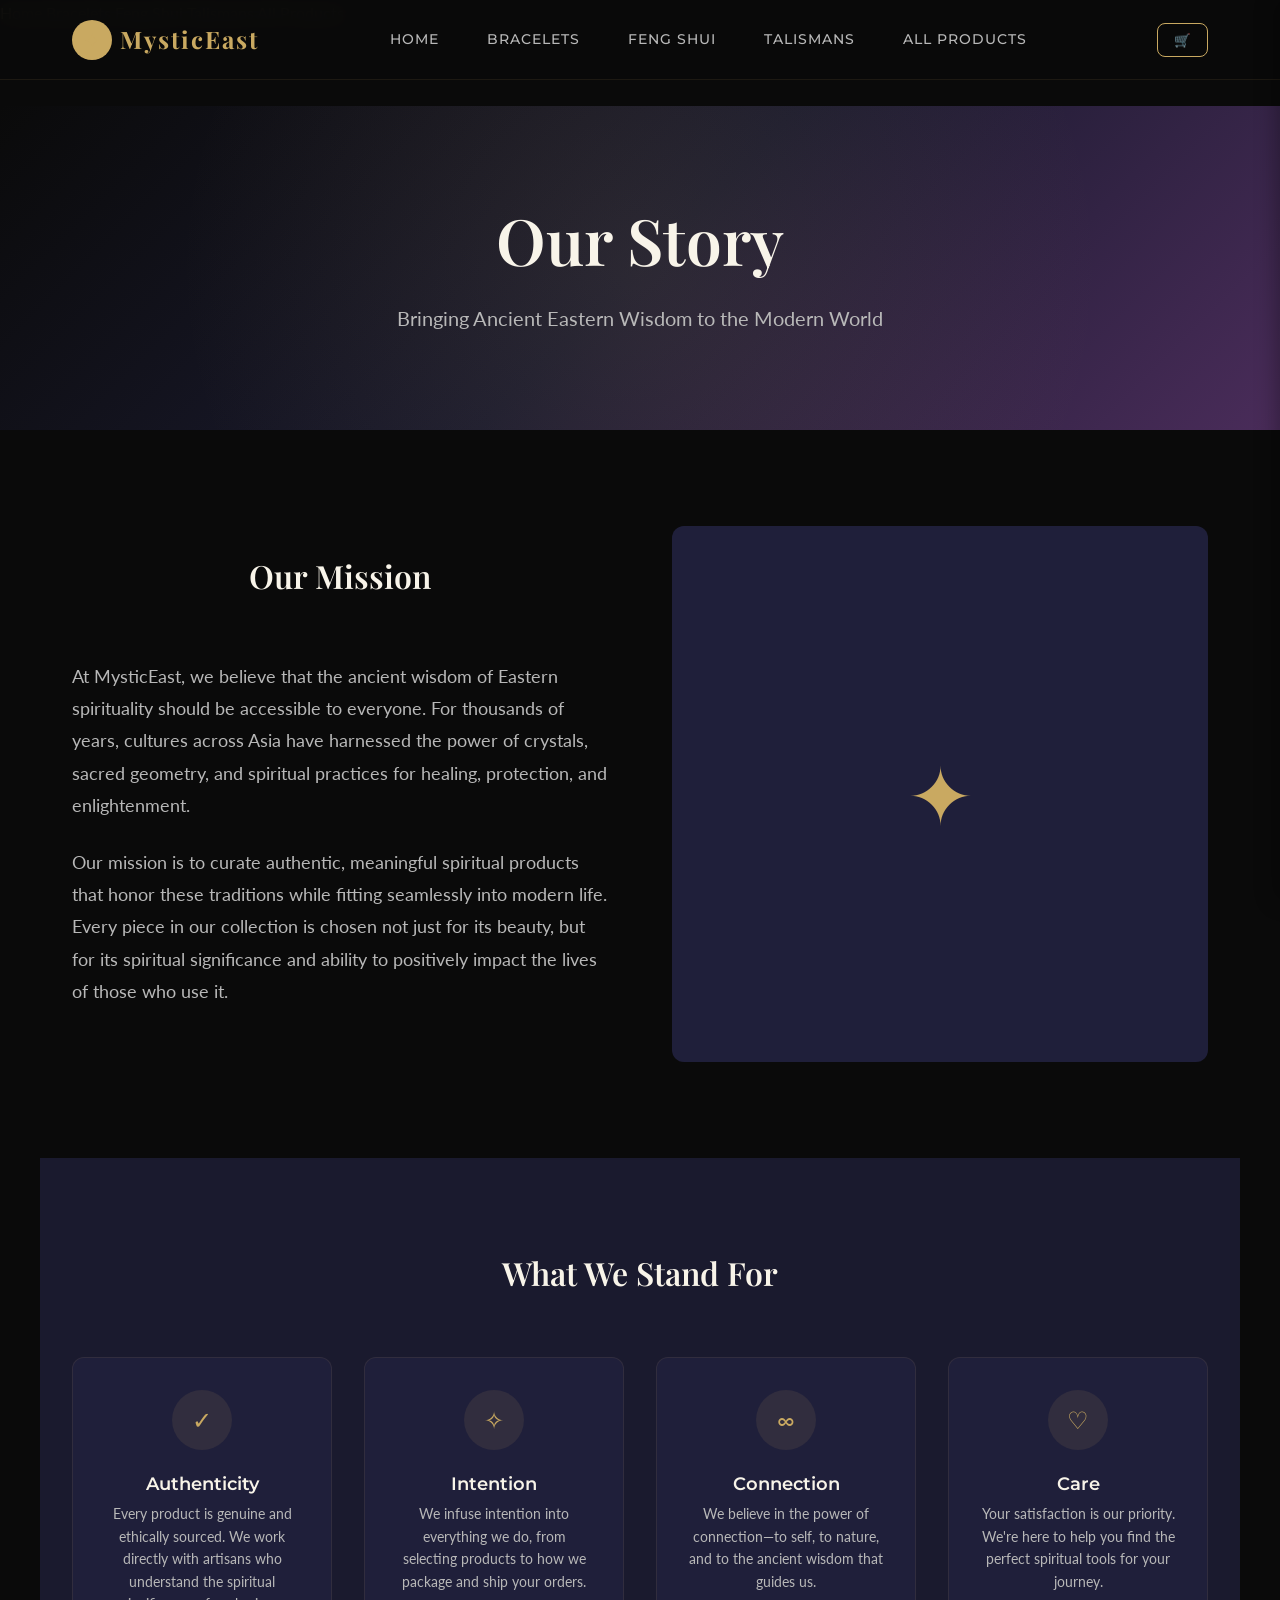
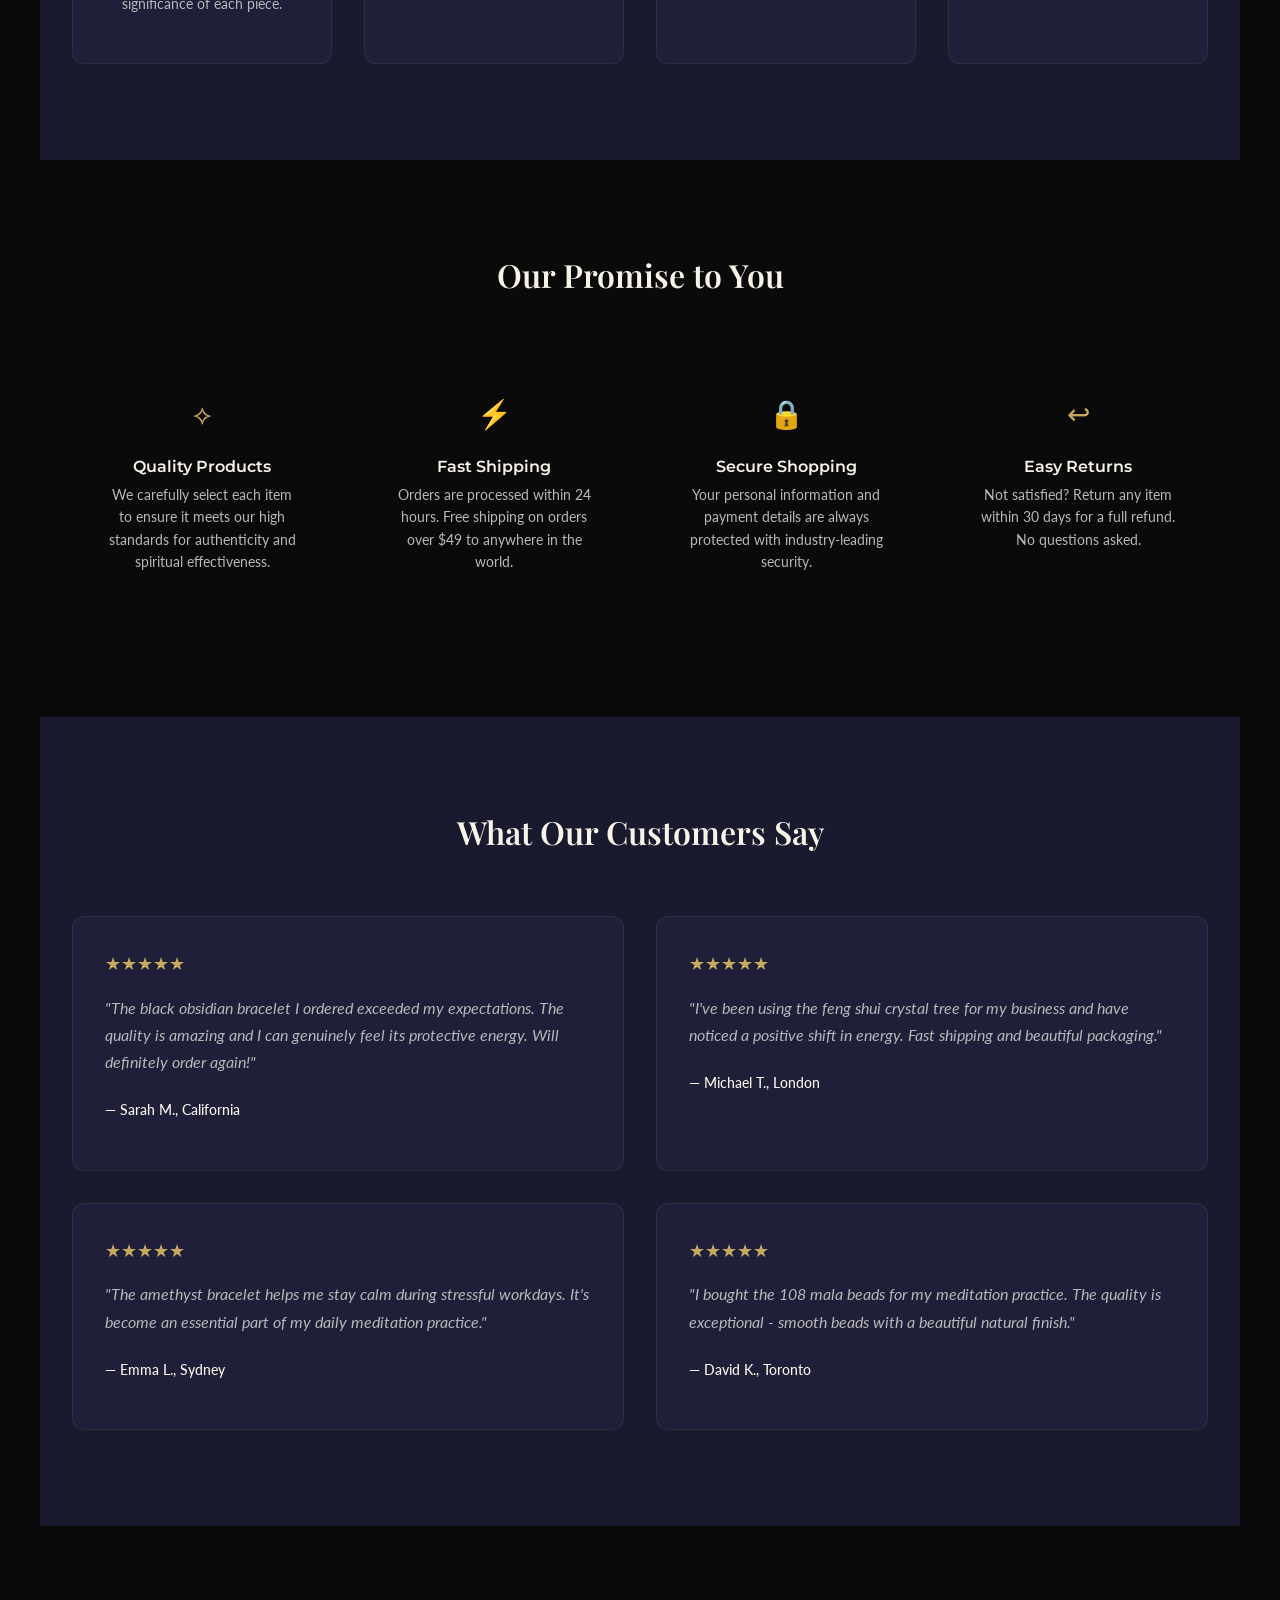
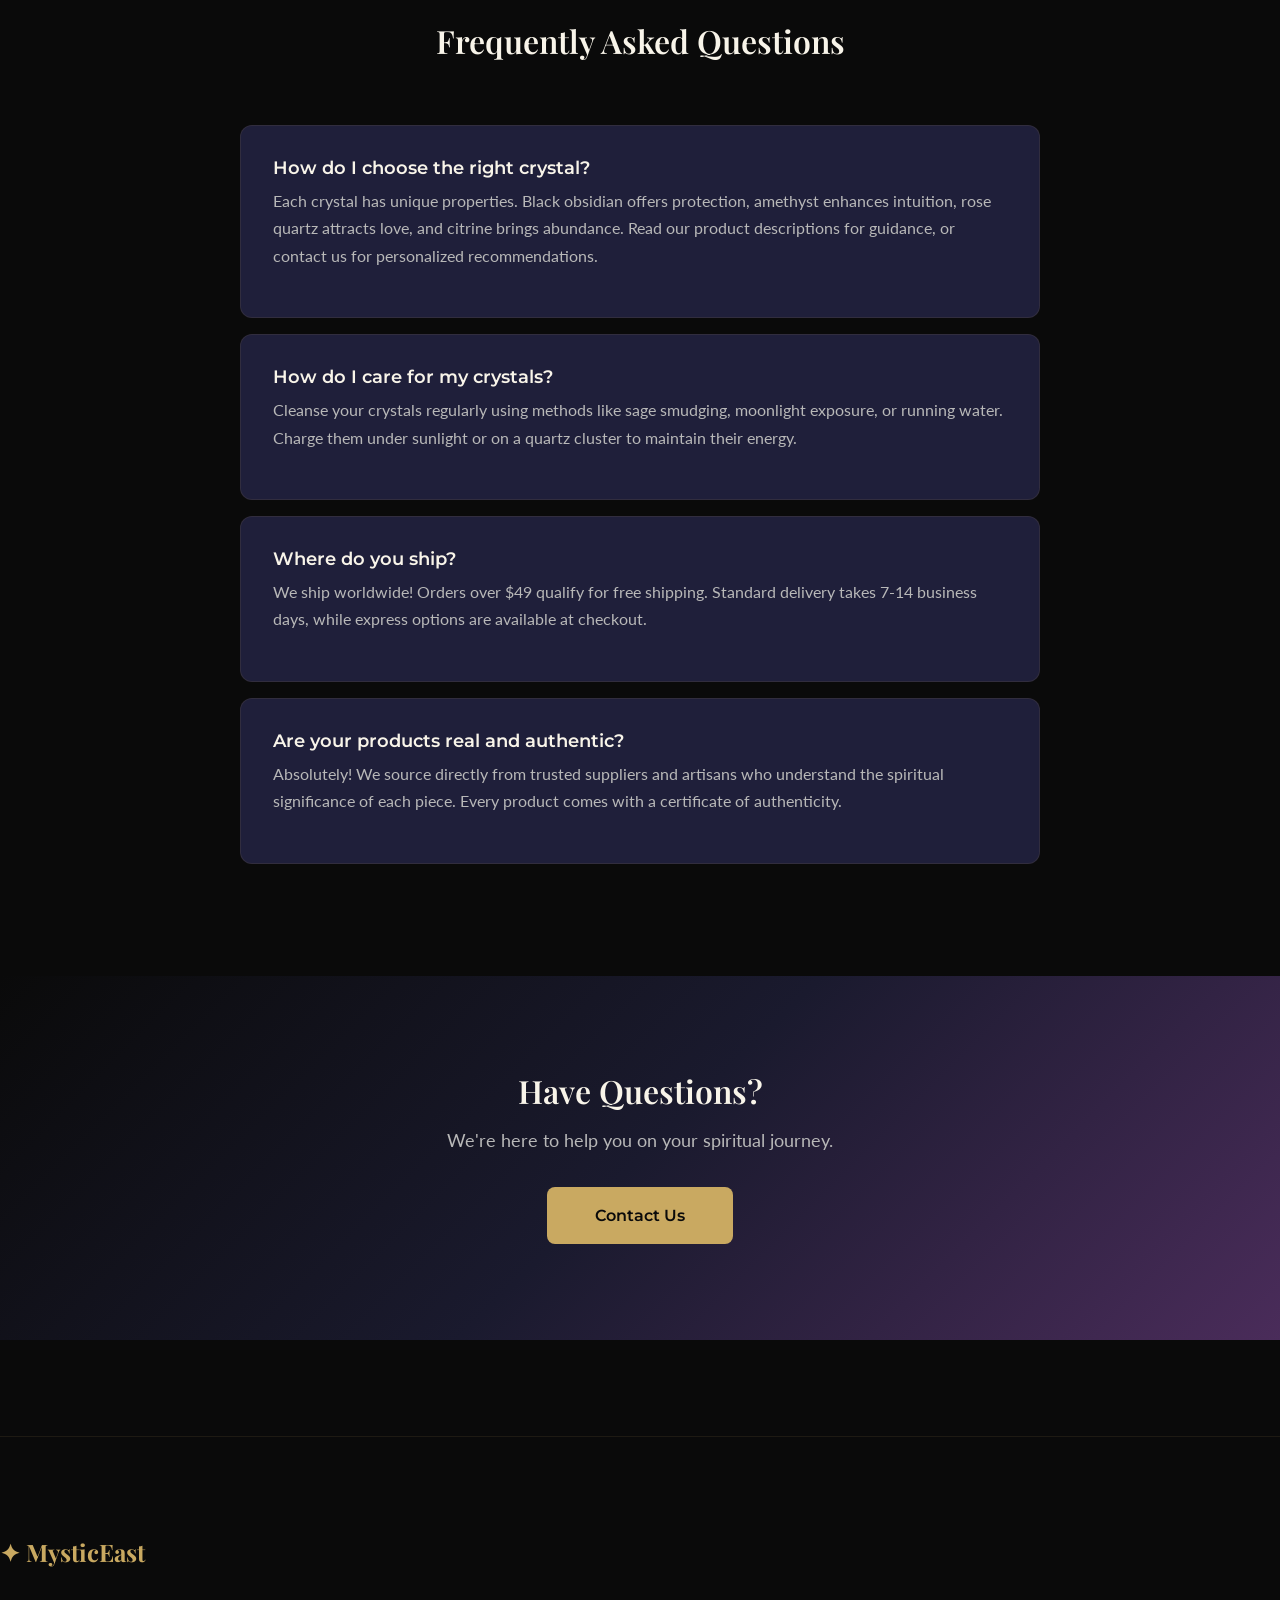
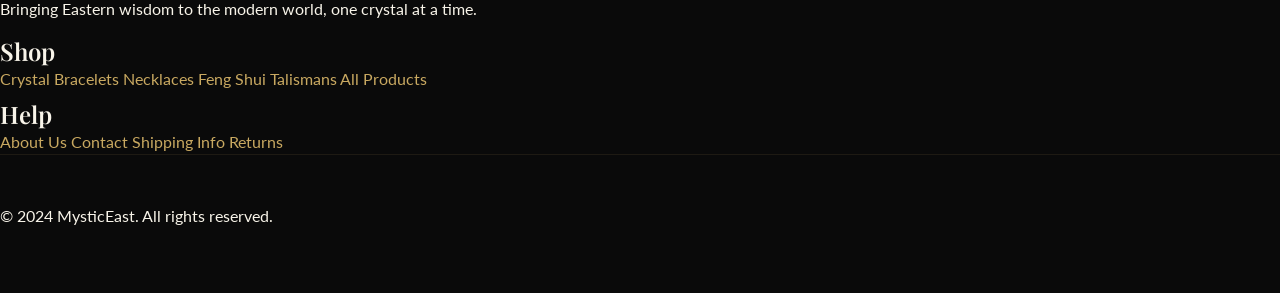
==== about.html @ e609a45a "Update: Fix products display, add reviews system, optimize SEO" ====
<!DOCTYPE html>
<html lang="en">
<head>
  <meta charset="UTF-8">
  <meta name="viewport" content="width=device-width, initial-scale=1.0">
  <title>About Us | MysticEast - Authentic Eastern Spiritual Products</title>
  <meta name="description" content="Learn about MysticEast's mission to bring authentic Eastern spiritual traditions to the modern world. Crystal bracelets, feng shui, Taoist talismans & more.">
  <meta name="keywords" content="about MysticEast, Eastern spirituality, crystal healing, feng shui, Taoist traditions, spiritual jewelry">
  <meta name="robots" content="index, follow">
  <link rel="canonical" href="https://heroinyan-stack.github.io/mysticeast/about.html">
  
  <meta property="og:title" content="About MysticEast | Eastern Spiritual Products">
  <meta property="og:description" content="Bringing authentic Eastern spiritual traditions to the modern world.">
  <meta property="og:type" content="website">
  <meta property="og:site_name" content="MysticEast">
  
  <title>About Us | MysticEast</title>
  
  <link rel="preconnect" href="https://fonts.googleapis.com">
  <link rel="preconnect" href="https://fonts.gstatic.com" crossorigin>
  <link href="https://fonts.googleapis.com/css2?family=Playfair+Display:wght@400;600;700&family=Montserrat:wght@400;500;600;700&family=Lato:wght@300;400;700&display=swap" rel="stylesheet">
  <link rel="stylesheet" href="css/styles.css">
  <link rel="icon" type="image/svg+xml" href="data:image/svg+xml,<svg xmlns='http://www.w3.org/2000/svg' viewBox='0 0 100 100'><text y='.9em' font-size='90'>✦</text></svg>">
</head>
<body>
  <!-- Header -->
  <header class="header">
    <div class="header-inner">
      <a href="index.html" class="logo">
        <div class="logo-icon">✦</div>
        <span class="logo-text">MysticEast</span>
      </a>
      <nav class="nav">
        <a href="index.html" class="nav-link">Home</a>
        <a href="category.html?cat=Bracelet" class="nav-link">Bracelets</a>
        <a href="category.html?cat=FengShui" class="nav-link">Feng Shui</a>
        <a href="category.html?cat=Talisman" class="nav-link">Talismans</a>
        <a href="category.html" class="nav-link">All Products</a>
      </nav>
      <div class="header-actions">
        <button class="cart-btn" onclick="toggleCart()">
          <span class="cart-icon">🛒</span>
          <span class="cart-count" id="cartCount">0</span>
        </button>
      </div>
    </div>
  </header>

  <!-- Mobile Menu -->
  <button class="mobile-menu-btn" onclick="toggleMobileMenu()">☰</button>
  <div class="mobile-menu" id="mobileMenu">
    <a href="index.html" class="mobile-nav-link">Home</a>
    <a href="category.html?cat=Bracelet" class="mobile-nav-link">Bracelets</a>
    <a href="category.html?cat=FengShui" class="mobile-nav-link">Feng Shui</a>
    <a href="category.html?cat=Talisman" class="mobile-nav-link">Talismans</a>
    <a href="category.html" class="mobile-nav-link">All Products</a>
  </div>

  <main class="about-page">
    <!-- Hero Section -->
    <section class="about-hero">
      <div class="about-hero-content">
        <h1>Our Story</h1>
        <p class="about-tagline">Bringing Ancient Eastern Wisdom to the Modern World</p>
      </div>
    </section>

    <!-- Mission Section -->
    <section class="about-section">
      <div class="about-content">
        <div class="about-text">
          <h2>Our Mission</h2>
          <p>At MysticEast, we believe that the ancient wisdom of Eastern spirituality should be accessible to everyone. For thousands of years, cultures across Asia have harnessed the power of crystals, sacred geometry, and spiritual practices for healing, protection, and enlightenment.</p>
          <p>Our mission is to curate authentic, meaningful spiritual products that honor these traditions while fitting seamlessly into modern life. Every piece in our collection is chosen not just for its beauty, but for its spiritual significance and ability to positively impact the lives of those who use it.</p>
        </div>
        <div class="about-image">
          <div class="about-image-placeholder">✦</div>
        </div>
      </div>
    </section>

    <!-- Values Section -->
    <section class="about-section values-section">
      <h2>What We Stand For</h2>
      <div class="values-grid">
        <div class="value-card">
          <div class="value-icon">✓</div>
          <h3>Authenticity</h3>
          <p>Every product is genuine and ethically sourced. We work directly with artisans who understand the spiritual significance of each piece.</p>
        </div>
        <div class="value-card">
          <div class="value-icon">✧</div>
          <h3>Intention</h3>
          <p>We infuse intention into everything we do, from selecting products to how we package and ship your orders.</p>
        </div>
        <div class="value-card">
          <div class="value-icon">∞</div>
          <h3>Connection</h3>
          <p>We believe in the power of connection—to self, to nature, and to the ancient wisdom that guides us.</p>
        </div>
        <div class="value-card">
          <div class="value-icon">♡</div>
          <h3>Care</h3>
          <p>Your satisfaction is our priority. We're here to help you find the perfect spiritual tools for your journey.</p>
        </div>
      </div>
    </section>

    <!-- Promise Section -->
    <section class="about-section promise-section">
      <h2>Our Promise to You</h2>
      <div class="promise-grid">
        <div class="promise-item">
          <div class="promise-icon">⟡</div>
          <h4>Quality Products</h4>
          <p>We carefully select each item to ensure it meets our high standards for authenticity and spiritual effectiveness.</p>
        </div>
        <div class="promise-item">
          <div class="promise-icon">⚡</div>
          <h4>Fast Shipping</h4>
          <p>Orders are processed within 24 hours. Free shipping on orders over $49 to anywhere in the world.</p>
        </div>
        <div class="promise-item">
          <div class="promise-icon">🔒</div>
          <h4>Secure Shopping</h4>
          <p>Your personal information and payment details are always protected with industry-leading security.</p>
        </div>
        <div class="promise-item">
          <div class="promise-icon">↩</div>
          <h4>Easy Returns</h4>
          <p>Not satisfied? Return any item within 30 days for a full refund. No questions asked.</p>
        </div>
      </div>
    </section>

    <!-- Testimonials Section -->
    <section class="about-section testimonials-section">
      <h2>What Our Customers Say</h2>
      <div class="testimonials-grid">
        <div class="testimonial-card">
          <div class="testimonial-stars">★★★★★</div>
          <p class="testimonial-text">"The black obsidian bracelet I ordered exceeded my expectations. The quality is amazing and I can genuinely feel its protective energy. Will definitely order again!"</p>
          <p class="testimonial-author">— Sarah M., California</p>
        </div>
        <div class="testimonial-card">
          <div class="testimonial-stars">★★★★★</div>
          <p class="testimonial-text">"I've been using the feng shui crystal tree for my business and have noticed a positive shift in energy. Fast shipping and beautiful packaging."</p>
          <p class="testimonial-author">— Michael T., London</p>
        </div>
        <div class="testimonial-card">
          <div class="testimonial-stars">★★★★★</div>
          <p class="testimonial-text">"The amethyst bracelet helps me stay calm during stressful workdays. It's become an essential part of my daily meditation practice."</p>
          <p class="testimonial-author">— Emma L., Sydney</p>
        </div>
        <div class="testimonial-card">
          <div class="testimonial-stars">★★★★★</div>
          <p class="testimonial-text">"I bought the 108 mala beads for my meditation practice. The quality is exceptional - smooth beads with a beautiful natural finish."</p>
          <p class="testimonial-author">— David K., Toronto</p>
        </div>
      </div>
    </section>

    <!-- FAQ Section -->
    <section class="about-section faq-section">
      <h2>Frequently Asked Questions</h2>
      <div class="faq-list">
        <div class="faq-item">
          <h4>How do I choose the right crystal?</h4>
          <p>Each crystal has unique properties. Black obsidian offers protection, amethyst enhances intuition, rose quartz attracts love, and citrine brings abundance. Read our product descriptions for guidance, or contact us for personalized recommendations.</p>
        </div>
        <div class="faq-item">
          <h4>How do I care for my crystals?</h4>
          <p>Cleanse your crystals regularly using methods like sage smudging, moonlight exposure, or running water. Charge them under sunlight or on a quartz cluster to maintain their energy.</p>
        </div>
        <div class="faq-item">
          <h4>Where do you ship?</h4>
          <p>We ship worldwide! Orders over $49 qualify for free shipping. Standard delivery takes 7-14 business days, while express options are available at checkout.</p>
        </div>
        <div class="faq-item">
          <h4>Are your products real and authentic?</h4>
          <p>Absolutely! We source directly from trusted suppliers and artisans who understand the spiritual significance of each piece. Every product comes with a certificate of authenticity.</p>
        </div>
      </div>
    </section>

    <!-- Contact CTA -->
    <section class="about-cta">
      <h2>Have Questions?</h2>
      <p>We're here to help you on your spiritual journey.</p>
      <a href="mailto:support@mysticeast.com" class="cta-btn">Contact Us</a>
    </section>
  </main>

  <!-- Footer -->
  <footer class="footer">
    <div class="footer-content">
      <div class="footer-brand">
        <div class="footer-logo">✦ MysticEast</div>
        <p>Bringing Eastern wisdom to the modern world, one crystal at a time.</p>
      </div>
      <div class="footer-links">
        <div class="footer-col">
          <h4>Shop</h4>
          <a href="category.html?cat=Bracelet">Crystal Bracelets</a>
          <a href="category.html?cat=Necklace">Necklaces</a>
          <a href="category.html?cat=FengShui">Feng Shui</a>
          <a href="category.html?cat=Talisman">Talismans</a>
          <a href="category.html">All Products</a>
        </div>
        <div class="footer-col">
          <h4>Help</h4>
          <a href="about.html">About Us</a>
          <a href="mailto:support@mysticeast.com">Contact</a>
          <a href="#shipping">Shipping Info</a>
          <a href="#returns">Returns</a>
        </div>
      </div>
    </div>
    <div class="footer-bottom">
      <p>&copy; 2024 MysticEast. All rights reserved.</p>
    </div>
  </footer>

  <!-- Cart Sidebar -->
  <div class="cart-sidebar" id="cartSidebar">
    <div class="cart-header">
      <h3>Your Cart</h3>
      <button class="cart-close" onclick="toggleCart()">×</button>
    </div>
    <div class="cart-items" id="cartItems"></div>
    <div class="cart-footer">
      <div class="cart-total">
        <span>Total:</span>
        <span id="cartTotal">$0.00</span>
      </div>
      <button class="checkout-btn" onclick="checkout()">Checkout</button>
    </div>
  </div>
  <div class="cart-overlay" id="cartOverlay" onclick="toggleCart()"></div>

  <script src="js/products-v2.js"></script>
  <script src="js/reviews.js"></script>
  <script src="js/cart.js"></script>
  <script src="js/main.js"></script>
</body>
</html>
---- css/styles.css ----
/* MysticEast - Main Styles */

/* ===== CSS Variables ===== */
:root {
  /* Colors */
  --color-bg-primary: #0A0A0A;
  --color-bg-secondary: #1A1A2E;
  --color-bg-card: #1F1F3A;
  --color-bg-gradient: linear-gradient(135deg, #0A0A0A 0%, #1A1A2E 50%, #4A2C5A 100%);
  --color-accent-primary: #C9A961;
  --color-accent-secondary: #4A2C5A;
  --color-accent-glow: rgba(201, 169, 97, 0.3);
  --color-text-primary: #F8F4E9;
  --color-text-secondary: #B8B8B8;
  --color-text-muted: #6B6B6B;
  --color-success: #F7CAC9;
  --color-warning: #9CAF88;
  --color-error: #E74C3C;
  --color-overlay: rgba(10, 10, 10, 0.7);

  /* Typography */
  --font-display: 'Playfair Display', Georgia, serif;
  --font-heading: 'Montserrat', 'Segoe UI', sans-serif;
  --font-body: 'Lato', 'Helvetica Neue', sans-serif;
  --font-size-xs: 0.75rem;
  --font-size-sm: 0.875rem;
  --font-size-base: 1rem;
  --font-size-lg: 1.125rem;
  --font-size-xl: 1.25rem;
  --font-size-2xl: 1.5rem;
  --font-size-3xl: 2rem;
  --font-size-4xl: 3rem;
  --font-size-5xl: 4rem;

  /* Spacing */
  --spacing-xs: 0.25rem;
  --spacing-sm: 0.5rem;
  --spacing-md: 1rem;
  --spacing-lg: 1.5rem;
  --spacing-xl: 2rem;
  --spacing-2xl: 3rem;
  --spacing-3xl: 4rem;
  --spacing-4xl: 6rem;

  /* Layout */
  --max-width: 1200px;
  --header-height: 80px;
  --footer-height: auto;
  --sidebar-width: 400px;

  /* Effects */
  --shadow-sm: 0 2px 4px rgba(0, 0, 0, 0.1);
  --shadow-md: 0 4px 8px rgba(0, 0, 0, 0.15);
  --shadow-lg: 0 8px 16px rgba(0, 0, 0, 0.2);
  --shadow-xl: 0 12px 24px rgba(0, 0, 0, 0.25);
  --shadow-glow: 0 0 30px rgba(201, 169, 97, 0.4);
  --shadow-card: 0 4px 20px rgba(74, 44, 90, 0.3);
  --border-radius-sm: 4px;
  --border-radius-md: 8px;
  --border-radius-lg: 12px;
  --border-radius-xl: 16px;
  --transition-fast: 0.15s ease;
  --transition-normal: 0.3s ease;
  --transition-slow: 0.5s ease;
  --transition-bounce: 0.4s cubic-bezier(0.68, -0.55, 0.265, 1.55);
}

/* ===== Base Styles ===== */
*, *::before, *::after {
  box-sizing: border-box;
  margin: 0;
  padding: 0;
}

html {
  scroll-behavior: smooth;
  font-size: 16px;
}

body {
  font-family: var(--font-body);
  font-size: var(--font-size-base);
  line-height: 1.6;
  color: var(--color-text-primary);
  background: var(--color-bg-primary);
  overflow-x: hidden;
}

a {
  color: var(--color-accent-primary);
  text-decoration: none;
  transition: color var(--transition-fast);
}

a:hover {
  color: var(--color-text-primary);
}

img {
  max-width: 100%;
  height: auto;
  display: block;
}

ul, ol {
  list-style: none;
}

button {
  font-family: inherit;
  cursor: pointer;
  border: none;
  outline: none;
}

input, textarea {
  font-family: inherit;
  border: none;
  outline: none;
}

/* ===== Typography ===== */
h1, h2, h3, h4, h5, h6 {
  font-family: var(--font-display);
  font-weight: 600;
  line-height: 1.2;
  color: var(--color-text-primary);
}

h1 { font-size: var(--font-size-5xl); }
h2 { font-size: var(--font-size-4xl); }
h3 { font-size: var(--font-size-3xl); }
h4 { font-size: var(--font-size-2xl); }
h5 { font-size: var(--font-size-xl); }
h6 { font-size: var(--font-size-lg); }

p {
  margin-bottom: var(--spacing-md);
}

.text-accent {
  color: var(--color-accent-primary);
}

.text-secondary {
  color: var(--color-text-secondary);
}

.text-muted {
  color: var(--color-text-muted);
}

/* ===== Layout Utilities ===== */
.container {
  width: 100%;
  max-width: var(--max-width);
  margin: 0 auto;
  padding: 0 var(--spacing-xl);
}

.section {
  padding: var(--spacing-4xl) 0;
}

.flex {
  display: flex;
}

.flex-center {
  display: flex;
  align-items: center;
  justify-content: center;
}

.grid {
  display: grid;
}

/* ===== Header ===== */
.header {
  position: fixed;
  top: 0;
  left: 0;
  right: 0;
  height: var(--header-height);
  background: rgba(10, 10, 10, 0.95);
  backdrop-filter: blur(10px);
  z-index: 1000;
  border-bottom: 1px solid rgba(201, 169, 97, 0.1);
}

.header-inner {
  display: flex;
  align-items: center;
  justify-content: space-between;
  height: 100%;
  padding: 0 var(--spacing-xl);
  max-width: var(--max-width);
  margin: 0 auto;
}

.logo {
  display: flex;
  align-items: center;
  gap: var(--spacing-sm);
}

.logo-text {
  font-family: var(--font-display);
  font-size: var(--font-size-2xl);
  font-weight: 700;
  color: var(--color-accent-primary);
  letter-spacing: 2px;
}

.logo-icon {
  width: 40px;
  height: 40px;
  background: var(--color-accent-primary);
  border-radius: 50%;
  display: flex;
  align-items: center;
  justify-content: center;
  font-size: 20px;
}

.nav {
  display: flex;
  align-items: center;
  gap: var(--spacing-2xl);
}

.nav-link {
  font-family: var(--font-heading);
  font-size: var(--font-size-sm);
  font-weight: 500;
  color: var(--color-text-secondary);
  text-transform: uppercase;
  letter-spacing: 1px;
  transition: color var(--transition-fast);
  position: relative;
}

.nav-link::after {
  content: '';
  position: absolute;
  bottom: -4px;
  left: 0;
  width: 0;
  height: 2px;
  background: var(--color-accent-primary);
  transition: width var(--transition-normal);
}

.nav-link:hover {
  color: var(--color-accent-primary);
}

.nav-link:hover::after {
  width: 100%;
}

.header-actions {
  display: flex;
  align-items: center;
  gap: var(--spacing-lg);
}

.cart-btn {
  display: flex;
  align-items: center;
  gap: var(--spacing-sm);
  padding: var(--spacing-sm) var(--spacing-md);
  background: transparent;
  border: 1px solid var(--color-accent-primary);
  border-radius: var(--border-radius-md);
  color: var(--color-accent-primary);
  transition: all var(--transition-fast);
}

.cart-btn:hover {
  background: var(--color-accent-primary);
  color: var(--color-bg-primary);
}

.cart-count {
  background: var(--color-accent-primary);
  color: var(--color-bg-primary);
  font-size: var(--font-size-xs);
  font-weight: 700;
  padding: 2px 6px;
  border-radius: 50%;
  min-width: 20px;
  text-align: center;
}

.mobile-menu-btn {
  display: none;
  flex-direction: column;
  gap: 4px;
  padding: var(--spacing-sm);
  background: transparent;
}

.mobile-menu-btn span {
  width: 24px;
  height: 2px;
  background: var(--color-accent-primary);
  transition: all var(--transition-fast);
}

/* ===== Hero Section ===== */
.hero {
  position: relative;
  min-height: 100vh;
  display: flex;
  align-items: center;
  justify-content: center;
  background: var(--color-bg-gradient);
  overflow: hidden;
}

.hero-bg {
  position: absolute;
  inset: 0;
  background-image: 
    radial-gradient(circle at 20% 50%, rgba(74, 44, 90, 0.4) 0%, transparent 50%),
    radial-gradient(circle at 80% 50%, rgba(201, 169, 97, 0.2) 0%, transparent 50%),
    radial-gradient(circle at 50% 80%, rgba(247, 202, 201, 0.1) 0%, transparent 40%);
  z-index: 0;
}

.hero-particles {
  position: absolute;
  inset: 0;
  z-index: 1;
}

.particle {
  position: absolute;
  width: 4px;
  height: 4px;
  background: var(--color-accent-primary);
  border-radius: 50%;
  opacity: 0.6;
  animation: float 8s infinite ease-in-out;
}

.particle:nth-child(1) { top: 20%; left: 10%; animation-delay: 0s; }
.particle:nth-child(2) { top: 30%; left: 20%; animation-delay: 1s; }
.particle:nth-child(3) { top: 40%; left: 30%; animation-delay: 2s; }
.particle:nth-child(4) { top: 50%; left: 40%; animation-delay: 3s; }
.particle:nth-child(5) { top: 60%; left: 50%; animation-delay: 4s; }
.particle:nth-child(6) { top: 70%; left: 60%; animation-delay: 5s; }
.particle:nth-child(7) { top: 80%; left: 70%; animation-delay: 6s; }
.particle:nth-child(8) { top: 90%; left: 80%; animation-delay: 7s; }

@keyframes float {
  0%, 100% { transform: translateY(0) scale(1); opacity: 0.6; }
  50% { transform: translateY(-20px) scale(1.5); opacity: 1; }
}

.hero-content {
  position: relative;
  z-index: 2;
  text-align: center;
  padding: var(--spacing-3xl);
  max-width: 800px;
}

.hero-title {
  font-family: var(--font-display);
  font-size: var(--font-size-5xl);
  font-weight: 700;
  color: var(--color-text-primary);
  margin-bottom: var(--spacing-lg);
  opacity: 0;
  animation: fadeInUp 1s ease forwards;
  animation-delay: 0.3s;
}

.hero-title span {
  color: var(--color-accent-primary);
  display: inline-block;
  animation: shimmer 3s infinite;
}

@keyframes shimmer {
  0%, 100% { opacity: 1; }
  50% { opacity: 0.7; }
}

.hero-subtitle {
  font-family: var(--font-heading);
  font-size: var(--font-size-xl);
  font-weight: 400;
  color: var(--color-text-secondary);
  margin-bottom: var(--spacing-2xl);
  opacity: 0;
  animation: fadeInUp 1s ease forwards;
  animation-delay: 0.5s;
}

.hero-cta {
  display: flex;
  gap: var(--spacing-lg);
  justify-content: center;
  opacity: 0;
  animation: fadeInUp 1s ease forwards;
  animation-delay: 0.7s;
}

@keyframes fadeInUp {
  from {
    opacity: 0;
    transform: translateY(30px);
  }
  to {
    opacity: 1;
    transform: translateY(0);
  }
}

/* ===== Buttons ===== */
.btn {
  display: inline-flex;
  align-items: center;
  justify-content: center;
  gap: var(--spacing-sm);
  padding: var(--spacing-md) var(--spacing-2xl);
  font-family: var(--font-heading);
  font-size: var(--font-size-sm);
  font-weight: 600;
  text-transform: uppercase;
  letter-spacing: 2px;
  border-radius: var(--border-radius-md);
  transition: all var(--transition-normal);
  position: relative;
  overflow: hidden;
}

.btn-primary {
  background: var(--color-accent-primary);
  color: var(--color-bg-primary);
  border: 2px solid var(--color-accent-primary);
}

.btn-primary::before {
  content: '';
  position: absolute;
  top: 50%;
  left: 50%;
  width: 0;
  height: 0;
  background: rgba(255, 255, 255, 0.3);
  border-radius: 50%;
  transform: translate(-50%, -50%);
  transition: width 0.6s ease, height 0.6s ease;
}

.btn-primary:hover {
  background: var(--color-text-primary);
  border-color: var(--color-text-primary);
  box-shadow: var(--shadow-glow);
  transform: translateY(-2px);
}

.btn-primary:hover::before {
  width: 400px;
  height: 400px;
}

.btn-secondary {
  background: transparent;
  color: var(--color-accent-primary);
  border: 2px solid var(--color-accent-primary);
}

.btn-secondary:hover {
  background: rgba(201, 169, 97, 0.1);
  transform: translateY(-2px);
}

.btn-small {
  padding: var(--spacing-sm) var(--spacing-lg);
  font-size: var(--font-size-xs);
}

.btn-large {
  padding: var(--spacing-lg) var(--spacing-3xl);
  font-size: var(--font-size-base);
}

/* ===== Trust Badges Section ===== */
.trust-section {
  padding: var(--spacing-2xl) 0;
  background: var(--color-bg-secondary);
  border-top: 1px solid rgba(201, 169, 97, 0.1);
  border-bottom: 1px solid rgba(201, 169, 97, 0.1);
}

.trust-grid {
  display: grid;
  grid-template-columns: repeat(3, 1fr);
  gap: var(--spacing-xl);
  max-width: var(--max-width);
  margin: 0 auto;
  padding: 0 var(--spacing-xl);
}

.trust-item {
  display: flex;
  align-items: center;
  justify-content: center;
  gap: var(--spacing-md);
  padding: var(--spacing-lg);
}

.trust-icon {
  width: 48px;
  height: 48px;
  background: rgba(201, 169, 97, 0.1);
  border-radius: 50%;
  display: flex;
  align-items: center;
  justify-content: center;
  font-size: 24px;
  color: var(--color-accent-primary);
}

.trust-text {
  font-family: var(--font-heading);
  font-size: var(--font-size-sm);
  font-weight: 600;
  color: var(--color-text-primary);
  text-transform: uppercase;
  letter-spacing: 1px;
}

/* ===== Products Section ===== */
.products-section {
  padding: var(--spacing-4xl) 0;
  background: var(--color-bg-primary);
}

.section-header {
  text-align: center;
  margin-bottom: var(--spacing-3xl);
}

.section-title {
  font-family: var(--font-display);
  font-size: var(--font-size-3xl);
  color: var(--color-text-primary);
  margin-bottom: var(--spacing-sm);
}

.section-subtitle {
  font-size: var(--font-size-lg);
  color: var(--color-text-secondary);
}

.section-link {
  display: inline-block;
  margin-top: var(--spacing-md);
  font-family: var(--font-heading);
  font-size: var(--font-size-sm);
  font-weight: 600;
  color: var(--color-accent-primary);
  text-transform: uppercase;
  letter-spacing: 1px;
  transition: color var(--transition-fast);
}

.section-link:hover {
  color: var(--color-text-primary);
}

.products-grid {
  display: grid;
  grid-template-columns: repeat(4, 1fr);
  gap: var(--spacing-xl);
}

/* ===== Product Card ===== */
.product-card {
  position: relative;
  background: var(--color-bg-card);
  border-radius: var(--border-radius-lg);
  overflow: hidden;
  transition: all var(--transition-normal);
  border: 1px solid rgba(201, 169, 97, 0.05);
}

.product-card:hover {
  transform: translateY(-8px);
  box-shadow: var(--shadow-glow);
  border-color: rgba(201, 169, 97, 0.2);
}

.product-image-wrapper {
  position: relative;
  aspect-ratio: 1;
  overflow: hidden;
  background: var(--color-bg-secondary);
}

.product-image {
  width: 100%;
  height: 100%;
  object-fit: cover;
  transition: transform var(--transition-slow);
}

.product-card:hover .product-image {
  transform: scale(1.08);
}

.product-tags {
  position: absolute;
  top: var(--spacing-md);
  left: var(--spacing-md);
  display: flex;
  flex-direction: column;
  gap: var(--spacing-xs);
  opacity: 0;
  transition: opacity var(--transition-normal);
}

.product-card:hover .product-tags {
  opacity: 1;
}

.product-tag {
  padding: var(--spacing-xs) var(--spacing-sm);
  background: rgba(201, 169, 97, 0.9);
  color: var(--color-bg-primary);
  font-size: var(--font-size-xs);
  font-weight: 600;
  border-radius: var(--border-radius-sm);
  text-transform: uppercase;
  letter-spacing: 1px;
}

.product-tag.sale {
  background: var(--color-error);
  color: var(--color-text-primary);
}

.product-wishlist {
  position: absolute;
  top: var(--spacing-md);
  right: var(--spacing-md);
  width: 36px;
  height: 36px;
  background: rgba(10, 10, 10, 0.6);
  border-radius: 50%;
  display: flex;
  align-items: center;
  justify-content: center;
  cursor: pointer;
  opacity: 0;
  transition: all var(--transition-fast);
}

.product-card:hover .product-wishlist {
  opacity: 1;
}

.product-wishlist:hover {
  background: var(--color-accent-primary);
}

.product-info {
  padding: var(--spacing-lg);
}

.product-category {
  font-size: var(--font-size-xs);
  color: var(--color-accent-primary);
  text-transform: uppercase;
  letter-spacing: 1px;
  margin-bottom: var(--spacing-xs);
}

.product-name {
  font-family: var(--font-display);
  font-size: var(--font-size-lg);
  font-weight: 600;
  color: var(--color-text-primary);
  margin-bottom: var(--spacing-sm);
  line-height: 1.3;
}

.product-rating {
  display: flex;
  align-items: center;
  gap: var(--spacing-sm);
  margin-bottom: var(--spacing-sm);
}

.rating-stars {
  display: flex;
  gap: 2px;
}

.star {
  width: 14px;
  height: 14px;
  color: var(--color-accent-primary);
}

.star.empty {
  color: var(--color-text-muted);
}

.rating-count {
  font-size: var(--font-size-xs);
  color: var(--color-text-secondary);
}

.product-price {
  display: flex;
  align-items: center;
  gap: var(--spacing-sm);
  margin-bottom: var(--spacing-md);
}

.price-current {
  font-family: var(--font-heading);
  font-size: var(--font-size-xl);
  font-weight: 700;
  color: var(--color-accent-primary);
}

.price-original {
  font-size: var(--font-size-sm);
  color: var(--color-text-muted);
  text-decoration: line-through;
}

.product-actions {
  display: flex;
  gap: var(--spacing-sm);
}

.add-to-cart-btn {
  flex: 1;
  padding: var(--spacing-sm) var(--spacing-md);
  background: var(--color-accent-primary);
  color: var(--color-bg-primary);
  font-size: var(--font-size-xs);
  font-weight: 600;
  text-transform: uppercase;
  letter-spacing: 1px;
  border-radius: var(--border-radius-md);
  transition: all var(--transition-fast);
}

.add-to-cart-btn:hover {
  background: var(--color-text-primary);
}

.quick-view-btn {
  width: 40px;
  height: 40px;
  background: transparent;
  border: 1px solid var(--color-accent-primary);
  border-radius: var(--border-radius-md);
  display: flex;
  align-items: center;
  justify-content: center;
  color: var(--color-accent-primary);
  transition: all var(--transition-fast);
}

.quick-view-btn:hover {
  background: var(--color-accent-primary);
  color: var(--color-bg-primary);
}

/* ===== Categories Section ===== */
.categories-section {
  padding: var(--spacing-4xl) 0;
  background: var(--color-bg-secondary);
}

.categories-grid {
  display: grid;
  grid-template-columns: repeat(3, 1fr);
  gap: var(--spacing-xl);
}

.category-card {
  position: relative;
  aspect-ratio: 4/3;
  border-radius: var(--border-radius-lg);
  overflow: hidden;
  cursor: pointer;
  transition: all var(--transition-normal);
}

.category-card:hover {
  transform: scale(1.02);
}

.category-image {
  width: 100%;
  height: 100%;
  object-fit: cover;
  transition: transform var(--transition-slow);
}

.category-card:hover .category-image {
  transform: scale(1.1);
}

.category-overlay {
  position: absolute;
  inset: 0;
  background: linear-gradient(
    to bottom,
    transparent 0%,
    rgba(10, 10, 10, 0.3) 50%,
    rgba(10, 10, 10, 0.8) 100%
  );
  display: flex;
  flex-direction: column;
  align-items: center;
  justify-content: flex-end;
  padding: var(--spacing-2xl);
  transition: background var(--transition-normal);
}

.category-card:hover .category-overlay {
  background: linear-gradient(
    to bottom,
    transparent 0%,
    rgba(74, 44, 90, 0.4) 50%,
    rgba(10, 10, 10, 0.9) 100%
  );
}

.category-name {
  font-family: var(--font-display);
  font-size: var(--font-size-2xl);
  font-weight: 600;
  color: var(--color-text-primary);
  margin-bottom: var(--spacing-xs);
}

.category-count {
  font-size: var(--font-size-sm);
  color: var(--color-accent-primary);
}

/* ===== Collections Grid ===== */
.collections-grid {
  display: grid;
  grid-template-columns: repeat(3, 1fr);
  gap: var(--spacing-xl);
}

.collection-card {
  position: relative;
  aspect-ratio: 1;
  border-radius: var(--border-radius-lg);
  overflow: hidden;
  background: var(--color-bg-card);
  transition: all var(--transition-normal);
  text-decoration: none;
}

.collection-card:hover {
  transform: translateY(-8px);
  box-shadow: var(--shadow-glow);
}

.collection-image {
  width: 100%;
  height: 60%;
  object-fit: cover;
  transition: transform var(--transition-slow);
}

.collection-card:hover .collection-image {
  transform: scale(1.05);
}

.collection-info {
  padding: var(--spacing-lg);
  text-align: center;
}

.collection-icon {
  font-size: 32px;
  margin-bottom: var(--spacing-sm);
}

.collection-name {
  font-family: var(--font-display);
  font-size: var(--font-size-lg);
  font-weight: 600;
  color: var(--color-text-primary);
  margin-bottom: var(--spacing-xs);
}

.collection-desc {
  font-size: var(--font-size-sm);
  color: var(--color-text-secondary);
  margin-bottom: var(--spacing-xs);
}

.collection-count {
  font-size: var(--font-size-xs);
  color: var(--color-accent-primary);
  text-transform: uppercase;
  letter-spacing: 1px;
}

/* ===== Energy Section ===== */
.energy-section {
  padding: var(--spacing-4xl) 0;
  background: var(--color-bg-primary);
}

.energy-grid {
  display: grid;
  grid-template-columns: repeat(4, 1fr);
  gap: var(--spacing-xl);
}

.energy-card {
  background: var(--color-bg-card);
  border-radius: var(--border-radius-lg);
  padding: var(--spacing-2xl);
  text-align: center;
  transition: all var(--transition-normal);
  border: 1px solid rgba(201, 169, 97, 0.05);
}

.energy-card:hover {
  transform: translateY(-8px);
  box-shadow: var(--shadow-glow);
  border-color: rgba(201, 169, 97, 0.2);
}

.energy-icon {
  font-size: 48px;
  margin-bottom: var(--spacing-lg);
}

.energy-title {
  font-family: var(--font-display);
  font-size: var(--font-size-lg);
  font-weight: 600;
  color: var(--color-text-primary);
  margin-bottom: var(--spacing-sm);
}

.energy-desc {
  font-size: var(--font-size-sm);
  color: var(--color-text-secondary);
  margin-bottom: var(--spacing-lg);
}

.energy-link {
  font-family: var(--font-heading);
  font-size: var(--font-size-xs);
  font-weight: 600;
  color: var(--color-accent-primary);
  text-transform: uppercase;
  letter-spacing: 1px;
  transition: color var(--transition-fast);
}

.energy-link:hover {
  color: var(--color-text-primary);
}

/* ===== Story Section ===== */
.story-section {
  padding: var(--spacing-4xl) 0;
  background: var(--color-bg-secondary);
}

.story-grid {
  display: grid;
  grid-template-columns: 1fr 1fr;
  gap: var(--spacing-3xl);
  align-items: center;
}

.story-image-wrapper {
  position: relative;
}

.story-image {
  width: 100%;
  aspect-ratio: 4/3;
  object-fit: cover;
  border-radius: var(--border-radius-lg);
}

.story-decoration {
  position: absolute;
  top: -20px;
  right: -20px;
  width: 100px;
  height: 100px;
  border: 3px solid var(--color-accent-primary);
  border-radius: 50%;
  opacity: 0.3;
}

.story-content {
  padding: var(--spacing-xl);
  text-align: center;
}

.story-title {
  font-family: var(--font-display);
  font-size: var(--font-size-3xl);
  color: var(--color-text-primary);
  margin-bottom: var(--spacing-lg);
}

.story-text {
  font-size: var(--font-size-lg);
  color: var(--color-text-secondary);
  line-height: 1.8;
  margin-bottom: var(--spacing-xl);
}

.story-features {
  display: flex;
  justify-content: center;
  flex-wrap: wrap;
  gap: var(--spacing-md);
  margin-bottom: var(--spacing-xl);
}

.story-badge {
  padding: var(--spacing-sm) var(--spacing-lg);
  background: rgba(201, 169, 97, 0.1);
  border-radius: var(--border-radius-md);
  font-size: var(--font-size-sm);
  color: var(--color-accent-primary);
}

.story-feature {
  display: flex;
  align-items: center;
  gap: var(--spacing-md);
}

.feature-icon {
  width: 32px;
  height: 32px;
  background: rgba(201, 169, 97, 0.1);
  border-radius: 50%;
  display: flex;
  align-items: center;
  justify-content: center;
  color: var(--color-accent-primary);
}

.feature-text {
  font-size: var(--font-size-base);
  color: var(--color-text-primary);
}

/* ===== Newsletter Section ===== */
.newsletter-section {
  padding: var(--spacing-4xl) 0;
  background: var(--color-bg-secondary);
  text-align: center;
}

.newsletter-content {
  max-width: 600px;
  margin: 0 auto;
}

.newsletter-title {
  font-family: var(--font-display);
  font-size: var(--font-size-3xl);
  color: var(--color-text-primary);
  margin-bottom: var(--spacing-sm);
}

.newsletter-subtitle {
  font-size: var(--font-size-lg);
  color: var(--color-text-secondary);
  margin-bottom: var(--spacing-2xl);
}

.newsletter-form {
  display: flex;
  gap: var(--spacing-md);
  max-width: 500px;
  margin: 0 auto;
}

.newsletter-input {
  flex: 1;
  padding: var(--spacing-md) var(--spacing-lg);
  background: var(--color-bg-primary);
  border: 1px solid rgba(201, 169, 97, 0.2);
  border-radius: var(--border-radius-md);
  color: var(--color-text-primary);
  font-size: var(--font-size-base);
  transition: border-color var(--transition-fast);
}

.newsletter-input:focus {
  border-color: var(--color-accent-primary);
}

.newsletter-input::placeholder {
  color: var(--color-text-muted);
}

.newsletter-btn {
  padding: var(--spacing-md) var(--spacing-2xl);
  background: var(--color-accent-primary);
  color: var(--color-bg-primary);
  font-weight: 600;
  border-radius: var(--border-radius-md);
  transition: all var(--transition-fast);
}

.newsletter-btn:hover {
  background: var(--color-text-primary);
}

.newsletter-disclaimer {
  font-size: var(--font-size-xs);
  color: var(--color-text-muted);
  margin-top: var(--spacing-md);
}

/* ===== Footer ===== */
.footer {
  background: var(--color-bg-primary);
  border-top: 1px solid rgba(201, 169, 97, 0.1);
  padding: var(--spacing-4xl) 0 var(--spacing-2xl);
}

.footer-grid {
  display: grid;
  grid-template-columns: 2fr 1fr 1fr 1fr;
  gap: var(--spacing-3xl);
  margin-bottom: var(--spacing-3xl);
}

.footer-brand {
  display: flex;
  flex-direction: column;
  gap: var(--spacing-lg);
}

.footer-logo {
  font-family: var(--font-display);
  font-size: var(--font-size-2xl);
  font-weight: 700;
  color: var(--color-accent-primary);
}

.footer-description {
  font-size: var(--font-size-sm);
  color: var(--color-text-secondary);
  line-height: 1.8;
}

.footer-social {
  display: flex;
  gap: var(--spacing-md);
}

.social-link {
  width: 40px;
  height: 40px;
  background: rgba(201, 169, 97, 0.1);
  border-radius: 50%;
  display: flex;
  align-items: center;
  justify-content: center;
  color: var(--color-accent-primary);
  transition: all var(--transition-fast);
}

.social-link:hover {
  background: var(--color-accent-primary);
  color: var(--color-bg-primary);
}

.footer-column {
  display: flex;
  flex-direction: column;
  gap: var(--spacing-md);
}

.footer-title {
  font-family: var(--font-heading);
  font-size: var(--font-size-sm);
  font-weight: 600;
  color: var(--color-text-primary);
  text-transform: uppercase;
  letter-spacing: 1px;
  margin-bottom: var(--spacing-sm);
}

.footer-links {
  display: flex;
  flex-direction: column;
  gap: var(--spacing-sm);
}

.footer-link {
  font-size: var(--font-size-sm);
  color: var(--color-text-secondary);
  transition: color var(--transition-fast);
}

.footer-link:hover {
  color: var(--color-accent-primary);
}

.footer-bottom {
  display: flex;
  align-items: center;
  justify-content: space-between;
  padding-top: var(--spacing-2xl);
  border-top: 1px solid rgba(201, 169, 97, 0.1);
}

.footer-copyright {
  font-size: var(--font-size-xs);
  color: var(--color-text-muted);
}

.footer-payments {
  display: flex;
  gap: var(--spacing-md);
}

.payment-icon {
  width: 40px;
  height: 24px;
  background: rgba(201, 169, 97, 0.1);
  border-radius: var(--border-radius-sm);
  display: flex;
  align-items: center;
  justify-content: center;
  font-size: var(--font-size-xs);
  color: var(--color-accent-primary);
}

/* ===== Cart Sidebar ===== */
.cart-sidebar {
  position: fixed;
  top: 0;
  right: -400px;
  width: var(--sidebar-width);
  height: 100vh;
  background: var(--color-bg-secondary);
  z-index: 2000;
  transition: right var(--transition-normal);
  box-shadow: -4px 0 20px rgba(0, 0, 0, 0.3);
  display: flex;
  flex-direction: column;
}

.cart-sidebar.open {
  right: 0;
}

.cart-header {
  display: flex;
  align-items: center;
  justify-content: space-between;
  padding: var(--spacing-xl);
  border-bottom: 1px solid rgba(201, 169, 97, 0.1);
}

.cart-title {
  font-family: var(--font-display);
  font-size: var(--font-size-xl);
  color: var(--color-text-primary);
}

.cart-close-btn {
  width: 32px;
  height: 32px;
  background: transparent;
  border: 1px solid var(--color-accent-primary);
  border-radius: 50%;
  display: flex;
  align-items: center;
  justify-content: center;
  color: var(--color-accent-primary);
  cursor: pointer;
  transition: all var(--transition-fast);
}

.cart-close-btn:hover {
  background: var(--color-accent-primary);
  color: var(--color-bg-primary);
}

.cart-items {
  flex: 1;
  overflow-y: auto;
  padding: var(--spacing-xl);
}

.cart-item {
  display: flex;
  gap: var(--spacing-md);
  padding: var(--spacing-md);
  background: var(--color-bg-card);
  border-radius: var(--border-radius-md);
  margin-bottom: var(--spacing-md);
}

.cart-item-image {
  width: 80px;
  height: 80px;
  object-fit: cover;
  border-radius: var(--border-radius-sm);
}

.cart-item-info {
  flex: 1;
  display: flex;
  flex-direction: column;
  gap: var(--spacing-xs);
}

.cart-item-name {
  font-size: var(--font-size-sm);
  font-weight: 600;
  color: var(--color-text-primary);
}

.cart-item-price {
  font-size: var(--font-size-sm);
  color: var(--color-accent-primary);
}

.cart-item-quantity {
  display: flex;
  align-items: center;
  gap: var(--spacing-sm);
}

.quantity-btn {
  width: 24px;
  height: 24px;
  background: rgba(201, 169, 97, 0.1);
  border-radius: var(--border-radius-sm);
  display: flex;
  align-items: center;
  justify-content: center;
  color: var(--color-accent-primary);
  cursor: pointer;
  transition: all var(--transition-fast);
}

.quantity-btn:hover {
  background: var(--color-accent-primary);
  color: var(--color-bg-primary);
}

.quantity-value {
  font-size: var(--font-size-sm);
  color: var(--color-text-primary);
}

.cart-item-remove {
  color: var(--color-text-muted);
  cursor: pointer;
  transition: color var(--transition-fast);
}

.cart-item-remove:hover {
  color: var(--color-error);
}

.cart-empty {
  display: flex;
  flex-direction: column;
  align-items: center;
  justify-content: center;
  gap: var(--spacing-lg);
  padding: var(--spacing-3xl);
  color: var(--color-text-muted);
}

.cart-footer {
  padding: var(--spacing-xl);
  border-top: 1px solid rgba(201, 169, 97, 0.1);
}

.cart-summary {
  display: flex;
  flex-direction: column;
  gap: var(--spacing-sm);
  margin-bottom: var(--spacing-lg);
}

.cart-summary-row {
  display: flex;
  justify-content: space-between;
  font-size: var(--font-size-sm);
}

.cart-summary-row.total {
  font-size: var(--font-size-lg);
  font-weight: 700;
  color: var(--color-accent-primary);
}

.cart-checkout-btn {
  width: 100%;
  padding: var(--spacing-lg);
  background: var(--color-accent-primary);
  color: var(--color-bg-primary);
  font-weight: 600;
  text-transform: uppercase;
  letter-spacing: 1px;
  border-radius: var(--border-radius-md);
  transition: all var(--transition-fast);
}

.cart-checkout-btn:hover {
  background: var(--color-text-primary);
}

/* ===== Cart Overlay ===== */
.cart-overlay {
  position: fixed;
  inset: 0;
  background: rgba(10, 10, 10, 0.8);
  z-index: 1999;
  opacity: 0;
  visibility: hidden;
  transition: all var(--transition-normal);
}

.cart-overlay.visible {
  opacity: 1;
  visibility: visible;
}

/* ===== Toast Notification ===== */
.toast {
  position: fixed;
  bottom: 20px;
  right: 20px;
  padding: var(--spacing-md) var(--spacing-xl);
  background: var(--color-bg-card);
  border: 1px solid var(--color-accent-primary);
  border-radius: var(--border-radius-md);
  color: var(--color-text-primary);
  font-size: var(--font-size-sm);
  z-index: 3000;
  transform: translateY(100px);
  opacity: 0;
  transition: all var(--transition-normal);
}

.toast.show {
  transform: translateY(0);
  opacity: 1;
}

.toast.success {
  border-color: var(--color-warning);
}

/* ===== Responsive Design ===== */
@media (max-width: 1200px) {
  .products-grid {
    grid-template-columns: repeat(3, 1fr);
  }
  
  .collections-grid {
    grid-template-columns: repeat(2, 1fr);
  }
  
  .energy-grid {
    grid-template-columns: repeat(2, 1fr);
  }
  
  .footer-grid {
    grid-template-columns: 2fr 1fr 1fr;
  }
}

@media (max-width: 992px) {
  .nav {
    display: none;
  }
  
  .mobile-menu-btn {
    display: flex;
  }
  
  .hero-title {
    font-size: var(--font-size-4xl);
  }
  
  .products-grid {
    grid-template-columns: repeat(2, 1fr);
  }
  
  .categories-grid {
    grid-template-columns: repeat(2, 1fr);
  }
  
  .collections-grid {
    grid-template-columns: repeat(2, 1fr);
  }
  
  .energy-grid {
    grid-template-columns: repeat(2, 1fr);
  }
  
  .story-grid {
    grid-template-columns: 1fr;
    gap: var(--spacing-2xl);
  }
  
  .footer-grid {
    grid-template-columns: 1fr 1fr;
  }
}

@media (max-width: 768px) {
  :root {
    --font-size-5xl: 2.5rem;
    --font-size-4xl: 2rem;
    --font-size-3xl: 1.5rem;
  }
  
  .container {
    padding: 0 var(--spacing-lg);
  }
  
  .section {
    padding: var(--spacing-3xl) 0;
  }
  
  .hero-cta {
    flex-direction: column;
    align-items: center;
  }
  
  .trust-grid {
    grid-template-columns: 1fr;
    gap: var(--spacing-md);
  }
  
  .products-grid {
    grid-template-columns: 1fr;
    gap: var(--spacing-lg);
  }
  
  .categories-grid {
    grid-template-columns: 1fr;
  }
  
  .collections-grid {
    grid-template-columns: 1fr;
  }
  
  .energy-grid {
    grid-template-columns: 1fr;
  }
  
  .newsletter-form {
    flex-direction: column;
  }
  
  .footer-grid {
    grid-template-columns: 1fr;
    gap: var(--spacing-xl);
  }
  
  .footer-bottom {
    flex-direction: column;
    gap: var(--spacing-lg);
    text-align: center;
  }
  
  .cart-sidebar {
    width: 100%;
    right: -100%;
  }
}

@media (max-width: 576px) {
  .header-inner {
    padding: 0 var(--spacing-md);
  }
  
  .logo-text {
    font-size: var(--font-size-xl);
  }
  
  .hero-content {
    padding: var(--spacing-xl);
  }
  
  .hero-title {
    font-size: var(--font-size-3xl);
  }
  
  .hero-subtitle {
    font-size: var(--font-size-base);
  }
  
  .btn {
    padding: var(--spacing-sm) var(--spacing-lg);
    font-size: var(--font-size-xs);
  }
}

/* ===== Product Detail Page Styles ===== */
.product-detail {
  padding-top: calc(var(--header-height) + var(--spacing-3xl));
  padding-bottom: var(--spacing-4xl);
}

.product-detail-grid {
  display: grid;
  grid-template-columns: 1fr 1fr;
  gap: var(--spacing-3xl);
}

.product-gallery {
  position: relative;
}

.product-main-image {
  aspect-ratio: 1;
  border-radius: var(--border-radius-lg);
  overflow: hidden;
  background: var(--color-bg-secondary);
  margin-bottom: var(--spacing-md);
}

.product-main-image img {
  width: 100%;
  height: 100%;
  object-fit: cover;
}

.product-thumbnails {
  display: flex;
  gap: var(--spacing-sm);
}

.product-thumbnail {
  width: 80px;
  height: 80px;
  border-radius: var(--border-radius-md);
  overflow: hidden;
  cursor: pointer;
  border: 2px solid transparent;
  transition: border-color var(--transition-fast);
}

.product-thumbnail:hover,
.product-thumbnail.active {
  border-color: var(--color-accent-primary);
}

.product-thumbnail img {
  width: 100%;
  height: 100%;
  object-fit: cover;
}

.product-detail-info {
  display: flex;
  flex-direction: column;
  gap: var(--spacing-lg);
}

.product-detail-category {
  font-size: var(--font-size-sm);
  color: var(--color-accent-primary);
  text-transform: uppercase;
  letter-spacing: 2px;
}

.product-detail-title {
  font-family: var(--font-display);
  font-size: var(--font-size-3xl);
  color: var(--color-text-primary);
}

.product-detail-rating {
  display: flex;
  align-items: center;
  gap: var(--spacing-md);
}

.product-detail-price {
  display: flex;
  align-items: center;
  gap: var(--spacing-lg);
}

.product-detail-description {
  font-size: var(--font-size-lg);
  color: var(--color-text-secondary);
  line-height: 1.8;
}

.product-variants {
  display: flex;
  flex-direction: column;
  gap: var(--spacing-md);
}

.variant-label {
  font-size: var(--font-size-sm);
  font-weight: 600;
  color: var(--color-text-primary);
  text-transform: uppercase;
  letter-spacing: 1px;
}

.variant-options {
  display: flex;
  gap: var(--spacing-sm);
}

.variant-option {
  padding: var(--spacing-sm) var(--spacing-lg);
  background: var(--color-bg-card);
  border: 1px solid rgba(201, 169, 97, 0.2);
  border-radius: var(--border-radius-md);
  color: var(--color-text-primary);
  cursor: pointer;
  transition: all var(--transition-fast);
}

.variant-option:hover,
.variant-option.selected {
  border-color: var(--color-accent-primary);
  background: rgba(201, 169, 97, 0.1);
}

.product-quantity {
  display: flex;
  align-items: center;
  gap: var(--spacing-md);
}

.quantity-selector {
  display: flex;
  align-items: center;
  gap: var(--spacing-sm);
  background: var(--color-bg-card);
  border-radius: var(--border-radius-md);
  padding: var(--spacing-sm);
}

.product-detail-actions {
  display: flex;
  gap: var(--spacing-md);
}

.add-to-cart-large {
  flex: 1;
  padding: var(--spacing-lg) var(--spacing-2xl);
}

.product-trust-badges {
  display: flex;
  gap: var(--spacing-lg);
  padding: var(--spacing-lg);
  background: var(--color-bg-card);
  border-radius: var(--border-radius-md);
}

.trust-badge {
  display: flex;
  align-items: center;
  gap: var(--spacing-sm);
  font-size: var(--font-size-xs);
  color: var(--color-text-secondary);
}

/* ===== Product Tabs ===== */
.product-tabs {
  margin-top: var(--spacing-3xl);
}

.tabs-header {
  display: flex;
  gap: var(--spacing-lg);
  border-bottom: 1px solid rgba(201, 169, 97, 0.1);
  margin-bottom: var(--spacing-xl);
}

.tab-btn {
  padding: var(--spacing-md) var(--spacing-lg);
  background: transparent;
  color: var(--color-text-secondary);
  font-family: var(--font-heading);
  font-size: var(--font-size-sm);
  font-weight: 600;
  text-transform: uppercase;
  letter-spacing: 1px;
  cursor: pointer;
  position: relative;
  transition: color var(--transition-fast);
}

.tab-btn::after {
  content: '';
  position: absolute;
  bottom: -1px;
  left: 0;
  right: 0;
  height: 2px;
  background: transparent;
  transition: background var(--transition-fast);
}

.tab-btn:hover,
.tab-btn.active {
  color: var(--color-accent-primary);
}

.tab-btn.active::after {
  background: var(--color-accent-primary);
}

.tab-content {
  display: none;
}

.tab-content.active {
  display: block;
}

.tab-content h4 {
  font-family: var(--font-display);
  font-size: var(--font-size-xl);
  color: var(--color-text-primary);
  margin-bottom: var(--spacing-md);
}

.tab-content p {
  color: var(--color-text-secondary);
  line-height: 1.8;
}

.tab-content ul {
  display: flex;
  flex-direction: column;
  gap: var(--spacing-sm);
  margin-top: var(--spacing-md);
}

.tab-content li {
  display: flex;
  align-items: center;
  gap: var(--spacing-sm);
  color: var(--color-text-secondary);
}

.tab-content li::before {
  content: '✦';
  color: var(--color-accent-primary);
}

/* ===== Related Products ===== */
.related-products {
  margin-top: var(--spacing-4xl);
}

@media (max-width: 992px) {
  .product-detail-grid {
    grid-template-columns: 1fr;
  }
}

@media (max-width: 768px) {
  .tabs-header {
    flex-wrap: wrap;
  }
  
  .product-trust-badges {
    flex-wrap: wrap;
  }
}

/* ===== Checkout Page ===== */
.checkout-page {
  padding-top: calc(var(--header-height) + var(--spacing-3xl));
  padding-bottom: var(--spacing-4xl);
  min-height: 100vh;
}

.checkout-header {
  text-align: center;
  margin-bottom: var(--spacing-3xl);
}

.checkout-title {
  font-family: var(--font-display);
  font-size: var(--font-size-4xl);
  color: var(--color-text-primary);
  margin-bottom: var(--spacing-lg);
}

.checkout-steps {
  display: flex;
  justify-content: center;
  gap: var(--spacing-xl);
  margin-top: var(--spacing-lg);
}

.step {
  display: flex;
  align-items: center;
  gap: var(--spacing-sm);
  font-size: var(--font-size-sm);
  color: var(--color-text-muted);
  text-transform: uppercase;
  letter-spacing: 1px;
}

.step.active {
  color: var(--color-accent-primary);
}

.step-num {
  width: 28px;
  height: 28px;
  border-radius: 50%;
  background: var(--color-bg-card);
  display: flex;
  align-items: center;
  justify-content: center;
  font-weight: 600;
  font-size: var(--font-size-sm);
}

.step.active .step-num {
  background: var(--color-accent-primary);
  color: var(--color-bg-primary);
}

.checkout-grid {
  display: grid;
  grid-template-columns: 1.5fr 1fr;
  gap: var(--spacing-3xl);
  align-items: start;
}

.checkout-form {
  background: var(--color-bg-card);
  border-radius: var(--border-radius-lg);
  padding: var(--spacing-2xl);
  border: 1px solid rgba(201, 169, 97, 0.1);
}

.form-section {
  margin-bottom: var(--spacing-2xl);
}

.form-section:last-of-type {
  margin-bottom: var(--spacing-2xl);
}

.form-section-title {
  font-family: var(--font-display);
  font-size: var(--font-size-xl);
  color: var(--color-text-primary);
  margin-bottom: var(--spacing-lg);
}

.form-row {
  display: grid;
  grid-template-columns: 1fr 1fr;
  gap: var(--spacing-md);
  margin-bottom: var(--spacing-md);
}

.form-group {
  display: flex;
  flex-direction: column;
  gap: var(--spacing-xs);
}

.form-group label {
  font-size: var(--font-size-sm);
  font-weight: 500;
  color: var(--color-text-secondary);
}

.form-group input,
.form-group select {
  padding: var(--spacing-md);
  background: var(--color-bg-primary);
  border: 1px solid rgba(201, 169, 97, 0.2);
  border-radius: var(--border-radius-md);
  color: var(--color-text-primary);
  font-size: var(--font-size-base);
  transition: border-color var(--transition-fast);
}

.form-group input:focus,
.form-group select:focus {
  outline: none;
  border-color: var(--color-accent-primary);
}

.shipping-options,
.payment-options {
  display: flex;
  flex-direction: column;
  gap: var(--spacing-md);
}

.shipping-option,
.payment-option {
  display: flex;
  align-items: flex-start;
  gap: var(--spacing-md);
  padding: var(--spacing-lg);
  background: var(--color-bg-primary);
  border: 1px solid rgba(201, 169, 97, 0.2);
  border-radius: var(--border-radius-md);
  cursor: pointer;
  transition: all var(--transition-fast);
}

.shipping-option:hover,
.payment-option:hover {
  border-color: var(--color-accent-primary);
}

.shipping-option input,
.payment-option input {
  margin-top: 4px;
}

.shipping-option-content,
.payment-option-content {
  flex: 1;
  display: flex;
  flex-direction: column;
  gap: var(--spacing-xs);
}

.shipping-option-header {
  display: flex;
  justify-content: space-between;
  align-items: center;
}

.shipping-option-name,
.payment-option-name {
  font-weight: 600;
  color: var(--color-text-primary);
}

.shipping-option-price {
  font-weight: 600;
  color: var(--color-accent-primary);
}

.shipping-option-desc {
  font-size: var(--font-size-sm);
  color: var(--color-text-secondary);
}

.payment-option-icon {
  font-size: var(--font-size-sm);
  color: var(--color-text-muted);
}

.free-shipping-note {
  margin-top: var(--spacing-md);
  padding: var(--spacing-md);
  background: rgba(201, 169, 97, 0.1);
  border-radius: var(--border-radius-md);
  color: var(--color-accent-primary);
  font-weight: 500;
  text-align: center;
}

.card-details {
  margin-top: var(--spacing-lg);
  padding-top: var(--spacing-lg);
  border-top: 1px solid rgba(201, 169, 97, 0.1);
}

.checkout-submit-btn {
  width: 100%;
  padding: var(--spacing-lg);
  font-size: var(--font-size-lg);
  margin-top: var(--spacing-xl);
}

.checkout-submit-btn:disabled {
  opacity: 0.6;
  cursor: not-allowed;
}

.checkout-secure {
  text-align: center;
  font-size: var(--font-size-sm);
  color: var(--color-text-muted);
  margin-top: var(--spacing-md);
}

.checkout-summary {
  position: sticky;
  top: calc(var(--header-height) + var(--spacing-lg));
}

.summary-card {
  background: var(--color-bg-card);
  border-radius: var(--border-radius-lg);
  padding: var(--spacing-2xl);
  border: 1px solid rgba(201, 169, 97, 0.1);
  margin-bottom: var(--spacing-lg);
}

.summary-title {
  font-family: var(--font-display);
  font-size: var(--font-size-xl);
  color: var(--color-text-primary);
  margin-bottom: var(--spacing-lg);
}

.summary-items {
  display: flex;
  flex-direction: column;
  gap: var(--spacing-md);
  max-height: 300px;
  overflow-y: auto;
  margin-bottom: var(--spacing-lg);
}

.summary-item {
  display: flex;
  align-items: center;
  gap: var(--spacing-md);
}

.summary-item-image {
  position: relative;
  width: 60px;
  height: 60px;
  border-radius: var(--border-radius-md);
  overflow: hidden;
  background: var(--color-bg-secondary);
  flex-shrink: 0;
}

.summary-item-image img {
  width: 100%;
  height: 100%;
  object-fit: cover;
}

.summary-item-quantity {
  position: absolute;
  top: -4px;
  right: -4px;
  width: 20px;
  height: 20px;
  border-radius: 50%;
  background: var(--color-accent-primary);
  color: var(--color-bg-primary);
  font-size: 10px;
  font-weight: 600;
  display: flex;
  align-items: center;
  justify-content: center;
}

.summary-item-info {
  flex: 1;
  min-width: 0;
}

.summary-item-name {
  font-size: var(--font-size-sm);
  font-weight: 500;
  color: var(--color-text-primary);
  white-space: nowrap;
  overflow: hidden;
  text-overflow: ellipsis;
}

.summary-item-variant {
  font-size: var(--font-size-xs);
  color: var(--color-text-muted);
}

.summary-item-price {
  font-weight: 600;
  color: var(--color-text-primary);
  flex-shrink: 0;
}

.summary-divider {
  height: 1px;
  background: rgba(201, 169, 97, 0.1);
  margin: var(--spacing-lg) 0;
}

.summary-row {
  display: flex;
  justify-content: space-between;
  align-items: center;
  margin-bottom: var(--spacing-sm);
  font-size: var(--font-size-base);
  color: var(--color-text-secondary);
}

.summary-row.total {
  font-size: var(--font-size-xl);
  font-weight: 700;
  color: var(--color-text-primary);
  margin-top: var(--spacing-md);
}

.text-accent {
  color: var(--color-accent-primary);
}

.summary-discount-code {
  margin-top: var(--spacing-lg);
}

.discount-input-wrapper {
  display: flex;
  gap: var(--spacing-sm);
}

.discount-input-wrapper input {
  flex: 1;
  padding: var(--spacing-sm) var(--spacing-md);
  background: var(--color-bg-primary);
  border: 1px solid rgba(201, 169, 97, 0.2);
  border-radius: var(--border-radius-md);
  color: var(--color-text-primary);
  font-size: var(--font-size-sm);
}

.discount-input-wrapper input:focus {
  outline: none;
  border-color: var(--color-accent-primary);
}

.discount-input-wrapper button {
  padding: var(--spacing-sm) var(--spacing-lg);
  background: var(--color-accent-primary);
  color: var(--color-bg-primary);
  border: none;
  border-radius: var(--border-radius-md);
  font-size: var(--font-size-sm);
  font-weight: 600;
  cursor: pointer;
  transition: background var(--transition-fast);
}

.discount-input-wrapper button:hover {
  background: var(--color-text-primary);
}

.trust-badges-checkout {
  display: flex;
  flex-direction: column;
  gap: var(--spacing-sm);
}

.trust-badge {
  padding: var(--spacing-sm) var(--spacing-md);
  background: rgba(201, 169, 97, 0.05);
  border-radius: var(--border-radius-md);
  font-size: var(--font-size-sm);
  color: var(--color-text-secondary);
  text-align: center;
}

/* ===== Order Success Modal ===== */
.modal-overlay {
  position: fixed;
  inset: 0;
  background: rgba(10, 10, 10, 0.9);
  z-index: 3000;
  display: flex;
  align-items: center;
  justify-content: center;
  padding: var(--spacing-xl);
}

.modal-content {
  background: var(--color-bg-card);
  border-radius: var(--border-radius-lg);
  padding: var(--spacing-3xl);
  max-width: 500px;
  width: 100%;
  text-align: center;
  border: 1px solid rgba(201, 169, 97, 0.2);
}

.success-icon {
  width: 80px;
  height: 80px;
  border-radius: 50%;
  background: rgba(201, 169, 97, 0.1);
  color: var(--color-accent-primary);
  font-size: 40px;
  display: flex;
  align-items: center;
  justify-content: center;
  margin: 0 auto var(--spacing-xl);
}

.modal-content h2 {
  font-family: var(--font-display);
  font-size: var(--font-size-2xl);
  color: var(--color-text-primary);
  margin-bottom: var(--spacing-sm);
}

.success-subtitle {
  font-size: var(--font-size-lg);
  color: var(--color-text-secondary);
  margin-bottom: var(--spacing-xl);
}

.order-details {
  background: var(--color-bg-primary);
  border-radius: var(--border-radius-md);
  padding: var(--spacing-lg);
  margin-bottom: var(--spacing-lg);
  text-align: left;
}

.order-details p {
  font-size: var(--font-size-sm);
  color: var(--color-text-secondary);
  margin-bottom: var(--spacing-sm);
}

.order-details p:last-child {
  margin-bottom: 0;
}

.order-details strong {
  color: var(--color-text-primary);
}

.success-note {
  font-size: var(--font-size-sm);
  color: var(--color-text-muted);
  line-height: 1.6;
  margin-bottom: var(--spacing-xl);
}

/* ===== Responsive Checkout ===== */
@media (max-width: 992px) {
  .checkout-grid {
    grid-template-columns: 1fr;
  }
  
  .checkout-summary {
    position: static;
    order: -1;
  }
}

@media (max-width: 768px) {
  .form-row {
    grid-template-columns: 1fr;
  }
  
  .checkout-steps {
    gap: var(--spacing-md);
    flex-wrap: wrap;
    justify-content: center;
  }
  
  .step span:not(.step-num) {
    display: none;
  }
  
  .checkout-form,
  .summary-card {
    padding: var(--spacing-xl);
  }
  
  .checkout-title {
    font-size: var(--font-size-3xl);
  }
}

/* ===== Payment Tabs ===== */
.payment-tabs {
  display: flex;
  gap: var(--spacing-sm);
  margin-bottom: var(--spacing-lg);
}

.payment-tab {
  flex: 1;
  display: flex;
  align-items: center;
  justify-content: center;
  gap: var(--spacing-sm);
  padding: var(--spacing-md);
  background: var(--color-bg-primary);
  border: 1px solid rgba(201, 169, 97, 0.2);
  border-radius: var(--border-radius-md);
  color: var(--color-text-secondary);
  font-size: var(--font-size-sm);
  font-weight: 500;
  cursor: pointer;
  transition: all var(--transition-fast);
}

.payment-tab:hover {
  border-color: var(--color-accent-primary);
}

.payment-tab.active {
  background: rgba(201, 169, 97, 0.1);
  border-color: var(--color-accent-primary);
  color: var(--color-accent-primary);
}

.payment-tab-icon {
  font-size: var(--font-size-lg);
}

.payment-method-content {
  position: relative;
}

.payment-method-panel {
  display: none;
}

.payment-method-panel.active {
  display: block;
  animation: fadeIn 0.3s ease;
}

@keyframes fadeIn {
  from { opacity: 0; transform: translateY(10px); }
  to { opacity: 1; transform: translateY(0); }
}

.payment-note {
  padding: var(--spacing-md);
  background: rgba(201, 169, 97, 0.05);
  border-radius: var(--border-radius-md);
  font-size: var(--font-size-sm);
  color: var(--color-text-secondary);
  margin-bottom: var(--spacing-md);
  text-align: center;
}

#paypal-button-container {
  min-height: 48px;
}

.creem-checkout-info {
  text-align: center;
  padding: var(--spacing-lg) 0;
}

.creem-amount {
  font-size: var(--font-size-lg);
  color: var(--color-text-secondary);
  margin-bottom: var(--spacing-lg);
}

.creem-amount strong {
  color: var(--color-text-primary);
  font-size: var(--font-size-2xl);
}

.btn-block {
  width: 100%;
  display: block;
}

.creem-hint {
  margin-top: var(--spacing-md);
  text-align: center;
}

.creem-hint small {
  color: var(--color-text-muted);
  font-size: var(--font-size-xs);
}

.creem-hint a {
  color: var(--color-accent-primary);
}

.discount-code-section {
  margin-top: var(--spacing-xl);
  padding-top: var(--spacing-xl);
  border-top: 1px solid rgba(201, 169, 97, 0.1);
}

/* ===== Product Detail Pages (additional) ===== */
.product-gallery-main {
  position: relative;
  width: 100%;
  aspect-ratio: 1;
  border-radius: var(--border-radius-lg);
  overflow: hidden;
  background: var(--color-bg-secondary);
}

.product-gallery-main img {
  width: 100%;
  height: 100%;
  object-fit: cover;
}

.product-gallery-thumbs {
  display: grid;
  grid-template-columns: repeat(4, 1fr);
  gap: var(--spacing-sm);
  margin-top: var(--spacing-md);
}

.product-gallery-thumb {
  aspect-ratio: 1;
  border-radius: var(--border-radius-md);
  overflow: hidden;
  cursor: pointer;
  border: 2px solid transparent;
  transition: all var(--transition-fast);
  background: var(--color-bg-secondary);
}

.product-gallery-thumb:hover {
  border-color: var(--color-accent-primary);
}

.product-gallery-thumb.active {
  border-color: var(--color-accent-primary);
}

.product-gallery-thumb img {
  width: 100%;
  height: 100%;
  object-fit: cover;
}

.benefits-list {
  display: grid;
  grid-template-columns: 1fr 1fr;
  gap: var(--spacing-sm);
  margin: var(--spacing-lg) 0;
}

.benefit-item {
  display: flex;
  align-items: center;
  gap: var(--spacing-sm);
  font-size: var(--font-size-sm);
  color: var(--color-text-secondary);
}

.benefit-icon {
  color: var(--color-accent-primary);
  font-size: var(--font-size-base);
  flex-shrink: 0;
}

.specs-table {
  width: 100%;
  border-collapse: collapse;
  margin-top: var(--spacing-md);
}

.specs-table tr {
  border-bottom: 1px solid rgba(201, 169, 97, 0.1);
}

.specs-table td {
  padding: var(--spacing-md) 0;
  font-size: var(--font-size-sm);
}

.specs-table td:first-child {
  color: var(--color-text-muted);
  width: 40%;
}

.specs-table td:last-child {
  color: var(--color-text-primary);
  font-weight: 500;
}

.tabs {
  margin-top: var(--spacing-2xl);
}

.tabs-header {
  display: flex;
  gap: var(--spacing-lg);
  border-bottom: 1px solid rgba(201, 169, 97, 0.2);
  margin-bottom: var(--spacing-xl);
}

.tab-btn {
  padding: var(--spacing-md) 0;
  background: none;
  border: none;
  border-bottom: 2px solid transparent;
  color: var(--color-text-secondary);
  font-size: var(--font-size-base);
  font-weight: 500;
  cursor: pointer;
  transition: all var(--transition-fast);
  position: relative;
  top: 1px;
}

.tab-btn.active {
  color: var(--color-accent-primary);
  border-bottom-color: var(--color-accent-primary);
}

.tab-content {
  display: none;
  color: var(--color-text-secondary);
  line-height: 1.8;
  font-size: var(--font-size-base);
}

.tab-content.active {
  display: block;
  animation: fadeIn 0.3s ease;
}

.tab-content p {
  margin-bottom: var(--spacing-md);
}

.tab-content ul {
  padding-left: var(--spacing-lg);
  margin-bottom: var(--spacing-md);
}

.tab-content li {
  margin-bottom: var(--spacing-sm);
}

.product-trust-badges {
  display: flex;
  gap: var(--spacing-lg);
  margin-top: var(--spacing-xl);
  padding-top: var(--spacing-xl);
  border-top: 1px solid rgba(201, 169, 97, 0.1);
}

.trust-badge-item {
  display: flex;
  align-items: center;
  gap: var(--spacing-sm);
  font-size: var(--font-size-sm);
  color: var(--color-text-secondary);
}

.related-products {
  margin-top: var(--spacing-4xl);
}

.related-title {
  font-family: var(--font-display);
  font-size: var(--font-size-2xl);
  color: var(--color-text-primary);
  margin-bottom: var(--spacing-xl);
  text-align: center;
}

.product-grid-4 {
  display: grid;
  grid-template-columns: repeat(4, 1fr);
  gap: var(--spacing-lg);
}

@media (max-width: 992px) {
  .product-grid-4 {
    grid-template-columns: repeat(3, 1fr);
  }
}

@media (max-width: 768px) {
  .product-grid-4 {
    grid-template-columns: repeat(2, 1fr);
  }
  
  .benefits-list {
    grid-template-columns: 1fr;
  }
  
  .product-trust-badges {
    flex-wrap: wrap;
  }
  
  .tabs-header {
    gap: var(--spacing-md);
  }
}

@media (max-width: 576px) {
  .product-grid-4 {
    grid-template-columns: 1fr;
  }
}

/* ===== Category Page ===== */
.category-page {
  padding-top: calc(var(--header-height) + var(--spacing-2xl));
  padding-bottom: var(--spacing-4xl);
  min-height: 100vh;
}

.breadcrumb {
  display: flex;
  align-items: center;
  gap: var(--spacing-sm);
  margin-bottom: var(--spacing-xl);
  font-size: var(--font-size-sm);
  color: var(--color-text-secondary);
}

.breadcrumb a {
  color: var(--color-text-secondary);
  transition: color var(--transition-fast);
}

.breadcrumb a:hover {
  color: var(--color-accent-primary);
}

.category-header {
  text-align: center;
  margin-bottom: var(--spacing-3xl);
}

.category-title {
  font-family: var(--font-display);
  font-size: var(--font-size-4xl);
  color: var(--color-text-primary);
  margin-bottom: var(--spacing-md);
}

.category-desc {
  font-size: var(--font-size-lg);
  color: var(--color-text-secondary);
  margin-bottom: var(--spacing-2xl);
  max-width: 600px;
  margin-left: auto;
  margin-right: auto;
}

.category-filter {
  display: flex;
  flex-direction: column;
  align-items: center;
  gap: var(--spacing-md);
}

.filter-label {
  font-size: var(--font-size-sm);
  color: var(--color-text-muted);
  text-transform: uppercase;
  letter-spacing: 1px;
}

.filter-tags {
  display: flex;
  flex-wrap: wrap;
  justify-content: center;
  gap: var(--spacing-sm);
}

.filter-tag {
  padding: var(--spacing-sm) var(--spacing-lg);
  background: var(--color-bg-card);
  border: 1px solid rgba(201, 169, 97, 0.2);
  border-radius: 50px;
  color: var(--color-text-secondary);
  font-size: var(--font-size-sm);
  cursor: pointer;
  transition: all var(--transition-fast);
}

.filter-tag:hover {
  border-color: var(--color-accent-primary);
  color: var(--color-accent-primary);
}

.filter-tag.active {
  background: var(--color-accent-primary);
  border-color: var(--color-accent-primary);
  color: var(--color-bg-primary);
  font-weight: 600;
}

@media (max-width: 768px) {
  .category-title {
    font-size: var(--font-size-3xl);
  }
  
  .filter-tags {
    gap: var(--spacing-xs);
  }
  
  .filter-tag {
    padding: var(--spacing-xs) var(--spacing-md);
    font-size: var(--font-size-xs);
  }
}

/* ===== About Page ===== */
.about-page {
  padding-top: var(--header-height);
  padding-bottom: var(--spacing-4xl);
  min-height: 100vh;
}

.about-hero {
  padding: var(--spacing-4xl) var(--spacing-xl);
  text-align: center;
  background: var(--color-bg-gradient);
  position: relative;
  overflow: hidden;
}

.about-hero::before {
  content: '';
  position: absolute;
  top: 0;
  left: 0;
  right: 0;
  bottom: 0;
  background: radial-gradient(circle at center, rgba(201, 169, 97, 0.1) 0%, transparent 70%);
  pointer-events: none;
}

.about-hero-content {
  position: relative;
  z-index: 1;
}

.about-hero h1 {
  font-family: var(--font-display);
  font-size: var(--font-size-5xl);
  color: var(--color-text-primary);
  margin-bottom: var(--spacing-lg);
}

.about-tagline {
  font-size: var(--font-size-xl);
  color: var(--color-text-secondary);
  max-width: 600px;
  margin: 0 auto;
}

.about-section {
  padding: var(--spacing-4xl) var(--spacing-xl);
  max-width: var(--max-width);
  margin: 0 auto;
}

.about-section h2 {
  font-family: var(--font-display);
  font-size: var(--font-size-3xl);
  color: var(--color-text-primary);
  text-align: center;
  margin-bottom: var(--spacing-3xl);
}

.about-content {
  display: grid;
  grid-template-columns: 1fr 1fr;
  gap: var(--spacing-3xl);
  align-items: center;
}

.about-text p {
  font-size: var(--font-size-lg);
  color: var(--color-text-secondary);
  line-height: 1.8;
  margin-bottom: var(--spacing-lg);
}

.about-image-placeholder {
  width: 100%;
  aspect-ratio: 1;
  background: var(--color-bg-card);
  border-radius: var(--border-radius-lg);
  display: flex;
  align-items: center;
  justify-content: center;
  font-size: 80px;
  color: var(--color-accent-primary);
}

/* Values Section */
.values-section {
  background: var(--color-bg-secondary);
}

.values-grid {
  display: grid;
  grid-template-columns: repeat(4, 1fr);
  gap: var(--spacing-xl);
}

.value-card {
  text-align: center;
  padding: var(--spacing-xl);
  background: var(--color-bg-card);
  border-radius: var(--border-radius-lg);
  border: 1px solid rgba(201, 169, 97, 0.1);
  transition: all var(--transition-fast);
}

.value-card:hover {
  border-color: var(--color-accent-primary);
  transform: translateY(-5px);
}

.value-icon {
  width: 60px;
  height: 60px;
  margin: 0 auto var(--spacing-lg);
  background: rgba(201, 169, 97, 0.1);
  border-radius: 50%;
  display: flex;
  align-items: center;
  justify-content: center;
  font-size: 24px;
  color: var(--color-accent-primary);
}

.value-card h3 {
  font-family: var(--font-heading);
  font-size: var(--font-size-lg);
  color: var(--color-text-primary);
  margin-bottom: var(--spacing-sm);
}

.value-card p {
  font-size: var(--font-size-sm);
  color: var(--color-text-secondary);
  line-height: 1.6;
}

/* Promise Section */
.promise-grid {
  display: grid;
  grid-template-columns: repeat(4, 1fr);
  gap: var(--spacing-xl);
}

.promise-item {
  text-align: center;
  padding: var(--spacing-xl);
}

.promise-icon {
  width: 50px;
  height: 50px;
  margin: 0 auto var(--spacing-md);
  color: var(--color-accent-primary);
  font-size: 28px;
}

.promise-item h4 {
  font-family: var(--font-heading);
  font-size: var(--font-size-base);
  color: var(--color-text-primary);
  margin-bottom: var(--spacing-sm);
}

.promise-item p {
  font-size: var(--font-size-sm);
  color: var(--color-text-secondary);
  line-height: 1.6;
}

/* Testimonials Section */
.testimonials-section {
  background: var(--color-bg-secondary);
}

.testimonials-grid {
  display: grid;
  grid-template-columns: repeat(2, 1fr);
  gap: var(--spacing-xl);
}

.testimonial-card {
  background: var(--color-bg-card);
  border-radius: var(--border-radius-lg);
  padding: var(--spacing-xl);
  border: 1px solid rgba(201, 169, 97, 0.1);
}

.testimonial-stars {
  color: var(--color-accent-primary);
  font-size: var(--font-size-lg);
  margin-bottom: var(--spacing-md);
}

.testimonial-text {
  font-size: var(--font-size-base);
  color: var(--color-text-secondary);
  line-height: 1.7;
  margin-bottom: var(--spacing-lg);
  font-style: italic;
}

.testimonial-author {
  font-size: var(--font-size-sm);
  color: var(--color-text-primary);
  font-weight: 500;
}

/* FAQ Section */
.faq-list {
  max-width: 800px;
  margin: 0 auto;
}

.faq-item {
  padding: var(--spacing-xl);
  background: var(--color-bg-card);
  border-radius: var(--border-radius-lg);
  margin-bottom: var(--spacing-md);
  border: 1px solid rgba(201, 169, 97, 0.1);
}

.faq-item h4 {
  font-family: var(--font-heading);
  font-size: var(--font-size-lg);
  color: var(--color-text-primary);
  margin-bottom: var(--spacing-sm);
}

.faq-item p {
  font-size: var(--font-size-base);
  color: var(--color-text-secondary);
  line-height: 1.7;
}

/* CTA Section */
.about-cta {
  text-align: center;
  padding: var(--spacing-4xl) var(--spacing-xl);
  background: var(--color-bg-gradient);
  position: relative;
}

.about-cta h2 {
  font-family: var(--font-display);
  font-size: var(--font-size-3xl);
  color: var(--color-text-primary);
  margin-bottom: var(--spacing-md);
}

.about-cta p {
  font-size: var(--font-size-lg);
  color: var(--color-text-secondary);
  margin-bottom: var(--spacing-xl);
}

.cta-btn {
  display: inline-block;
  padding: var(--spacing-md) var(--spacing-2xl);
  background: var(--color-accent-primary);
  color: var(--color-bg-primary);
  font-family: var(--font-heading);
  font-size: var(--font-size-base);
  font-weight: 600;
  text-decoration: none;
  border-radius: var(--border-radius-md);
  transition: all var(--transition-fast);
}

.cta-btn:hover {
  background: var(--color-text-primary);
  transform: translateY(-2px);
}

/* Responsive */
@media (max-width: 992px) {
  .about-content {
    grid-template-columns: 1fr;
  }
  
  .values-grid,
  .promise-grid {
    grid-template-columns: repeat(2, 1fr);
  }
  
  .testimonials-grid {
    grid-template-columns: 1fr;
  }
}

@media (max-width: 768px) {
  .about-hero h1 {
    font-size: var(--font-size-4xl);
  }
  
  .values-grid,
  .promise-grid {
    grid-template-columns: 1fr;
  }
  
  .about-section h2 {
    font-size: var(--font-size-2xl);
  }
}

/* ===== Product Reviews Section ===== */
.reviews-section {
  margin-top: var(--spacing-3xl);
  padding-top: var(--spacing-2xl);
  border-top: 1px solid rgba(201, 169, 97, 0.1);
}

.reviews-header {
  display: flex;
  align-items: center;
  justify-content: space-between;
  margin-bottom: var(--spacing-xl);
}

.reviews-title {
  font-family: var(--font-heading);
  font-size: var(--font-size-xl);
  color: var(--color-text-primary);
}

.reviews-summary {
  display: flex;
  align-items: center;
  gap: var(--spacing-md);
}

.reviews-rating {
  display: flex;
  align-items: center;
  gap: var(--spacing-xs);
}

.stars {
  color: var(--color-accent-primary);
}

.reviews-count {
  font-size: var(--font-size-sm);
  color: var(--color-text-muted);
}

.reviews-list {
  display: flex;
  flex-direction: column;
  gap: var(--spacing-lg);
}

.review-card {
  padding: var(--spacing-lg);
  background: var(--color-bg-card);
  border-radius: var(--border-radius-md);
  border: 1px solid rgba(201, 169, 97, 0.1);
}

.review-header {
  display: flex;
  align-items: center;
  gap: var(--spacing-md);
  margin-bottom: var(--spacing-md);
}

.review-avatar {
  width: 40px;
  height: 40px;
  border-radius: 50%;
  background: rgba(201, 169, 97, 0.1);
  display: flex;
  align-items: center;
  justify-content: center;
  font-weight: 600;
  color: var(--color-accent-primary);
}

.review-meta {
  flex: 1;
}

.review-author {
  font-weight: 600;
  color: var(--color-text-primary);
  font-size: var(--font-size-sm);
}

.review-date {
  font-size: var(--font-size-xs);
  color: var(--color-text-muted);
}

.review-stars {
  color: var(--color-accent-primary);
  font-size: var(--font-size-sm);
}

.review-text {
  font-size: var(--font-size-base);
  color: var(--color-text-secondary);
  line-height: 1.7;
}

.review-verified {
  display: inline-flex;
  align-items: center;
  gap: var(--spacing-xs);
  font-size: var(--font-size-xs);
  color: var(--color-warning);
  margin-top: var(--spacing-sm);
}

.review-verified::before {
  content: '✓';
}
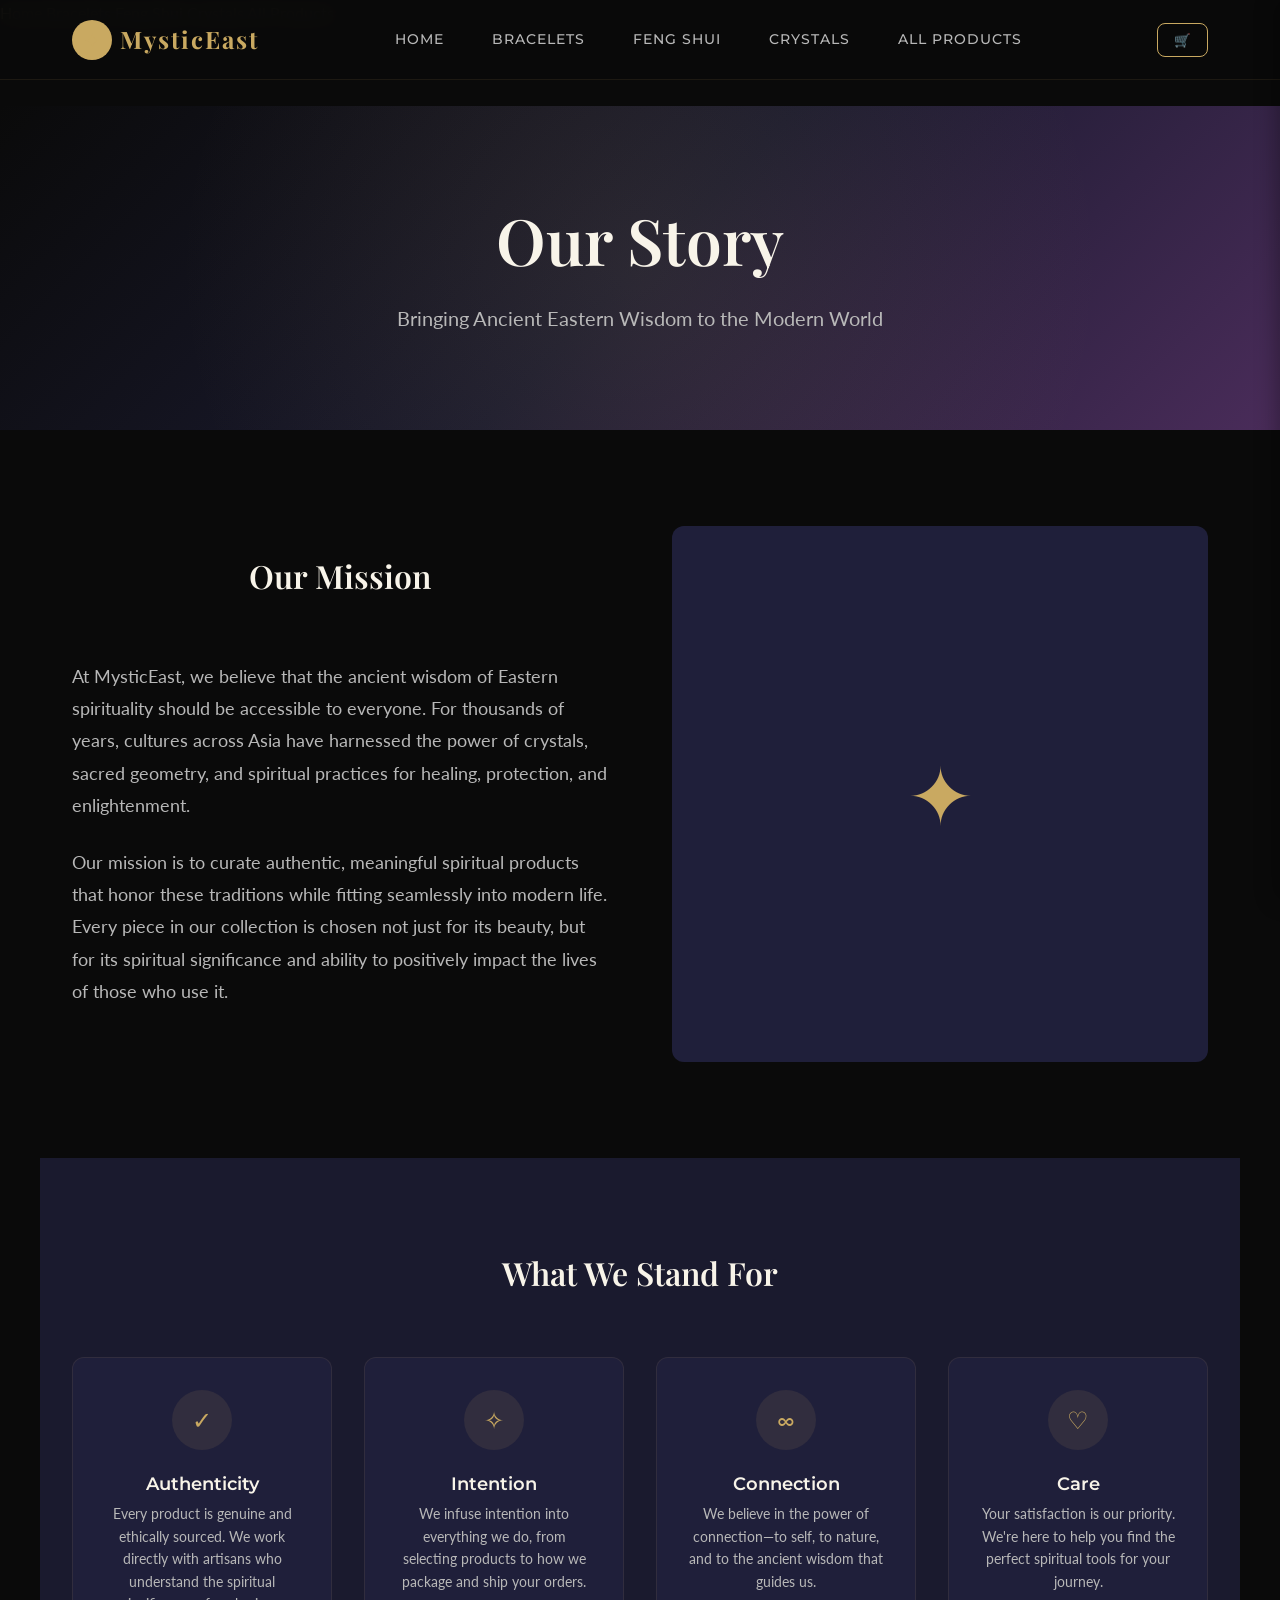
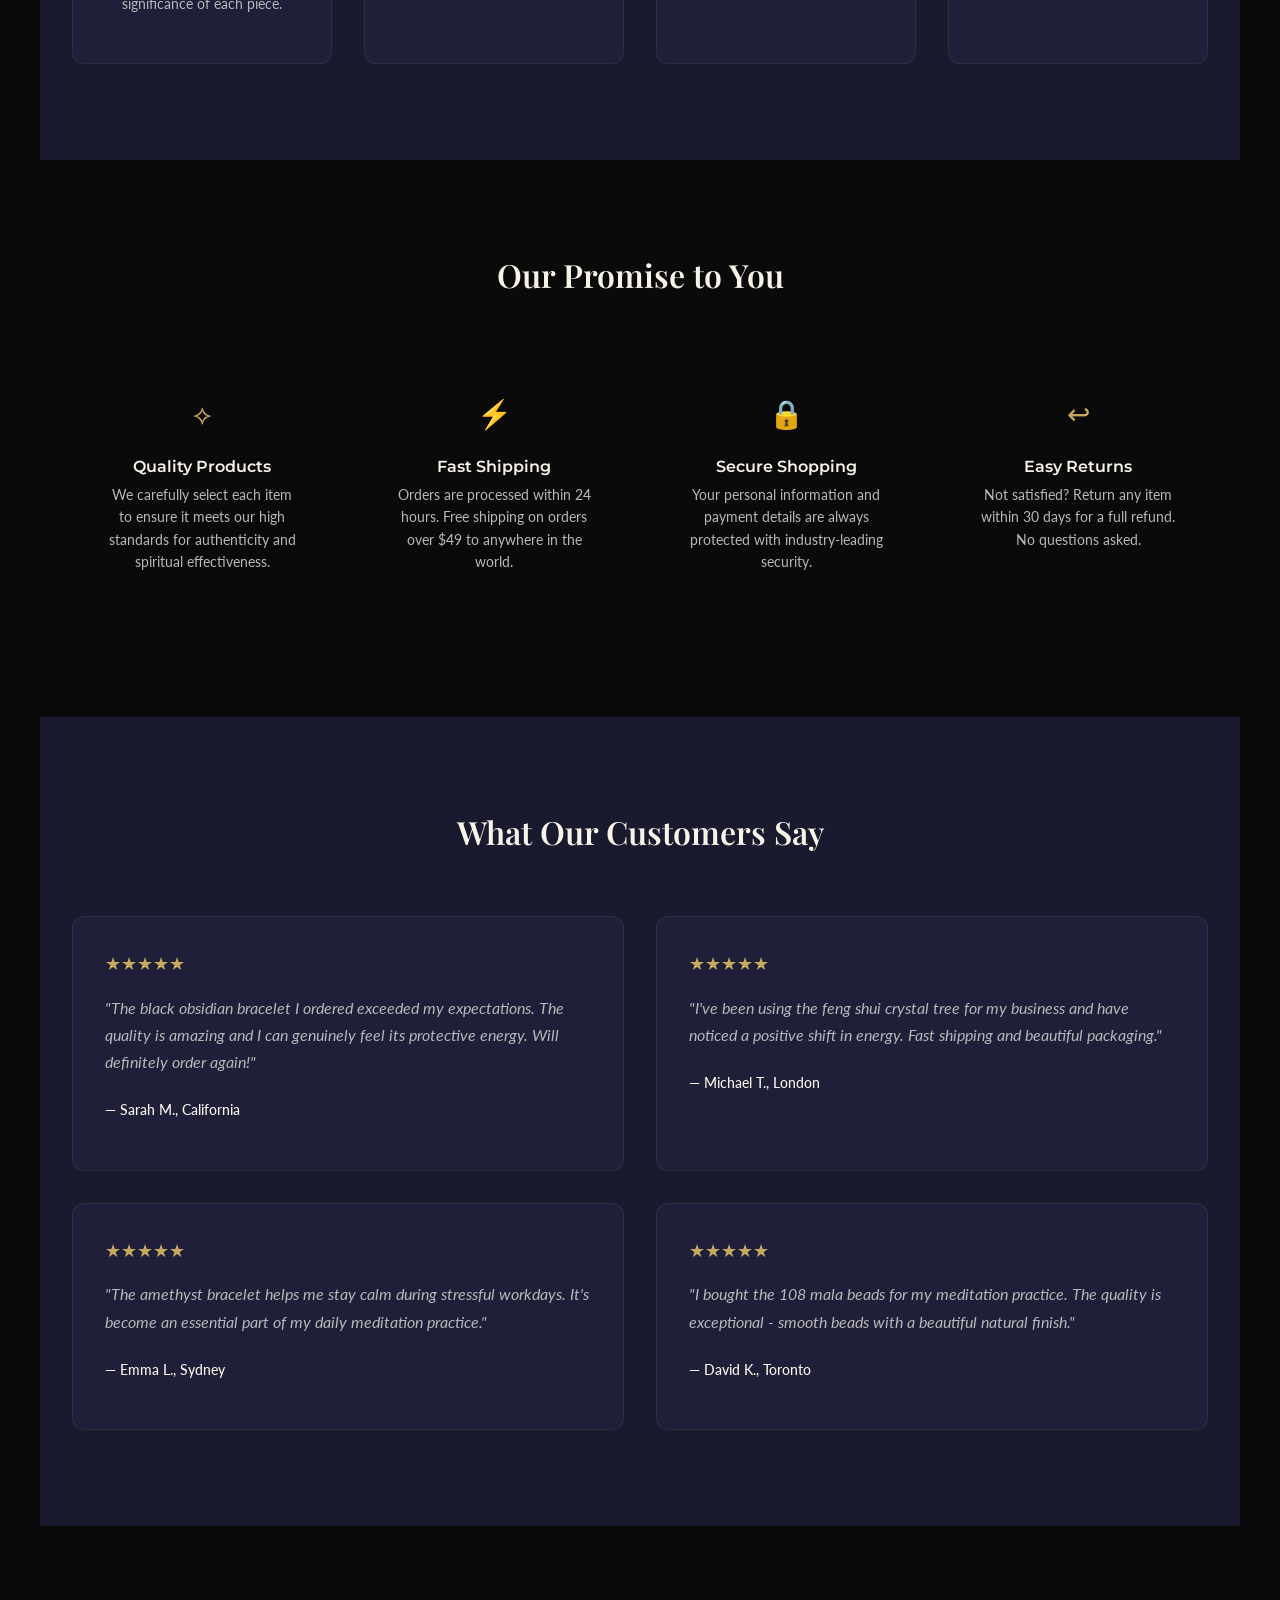
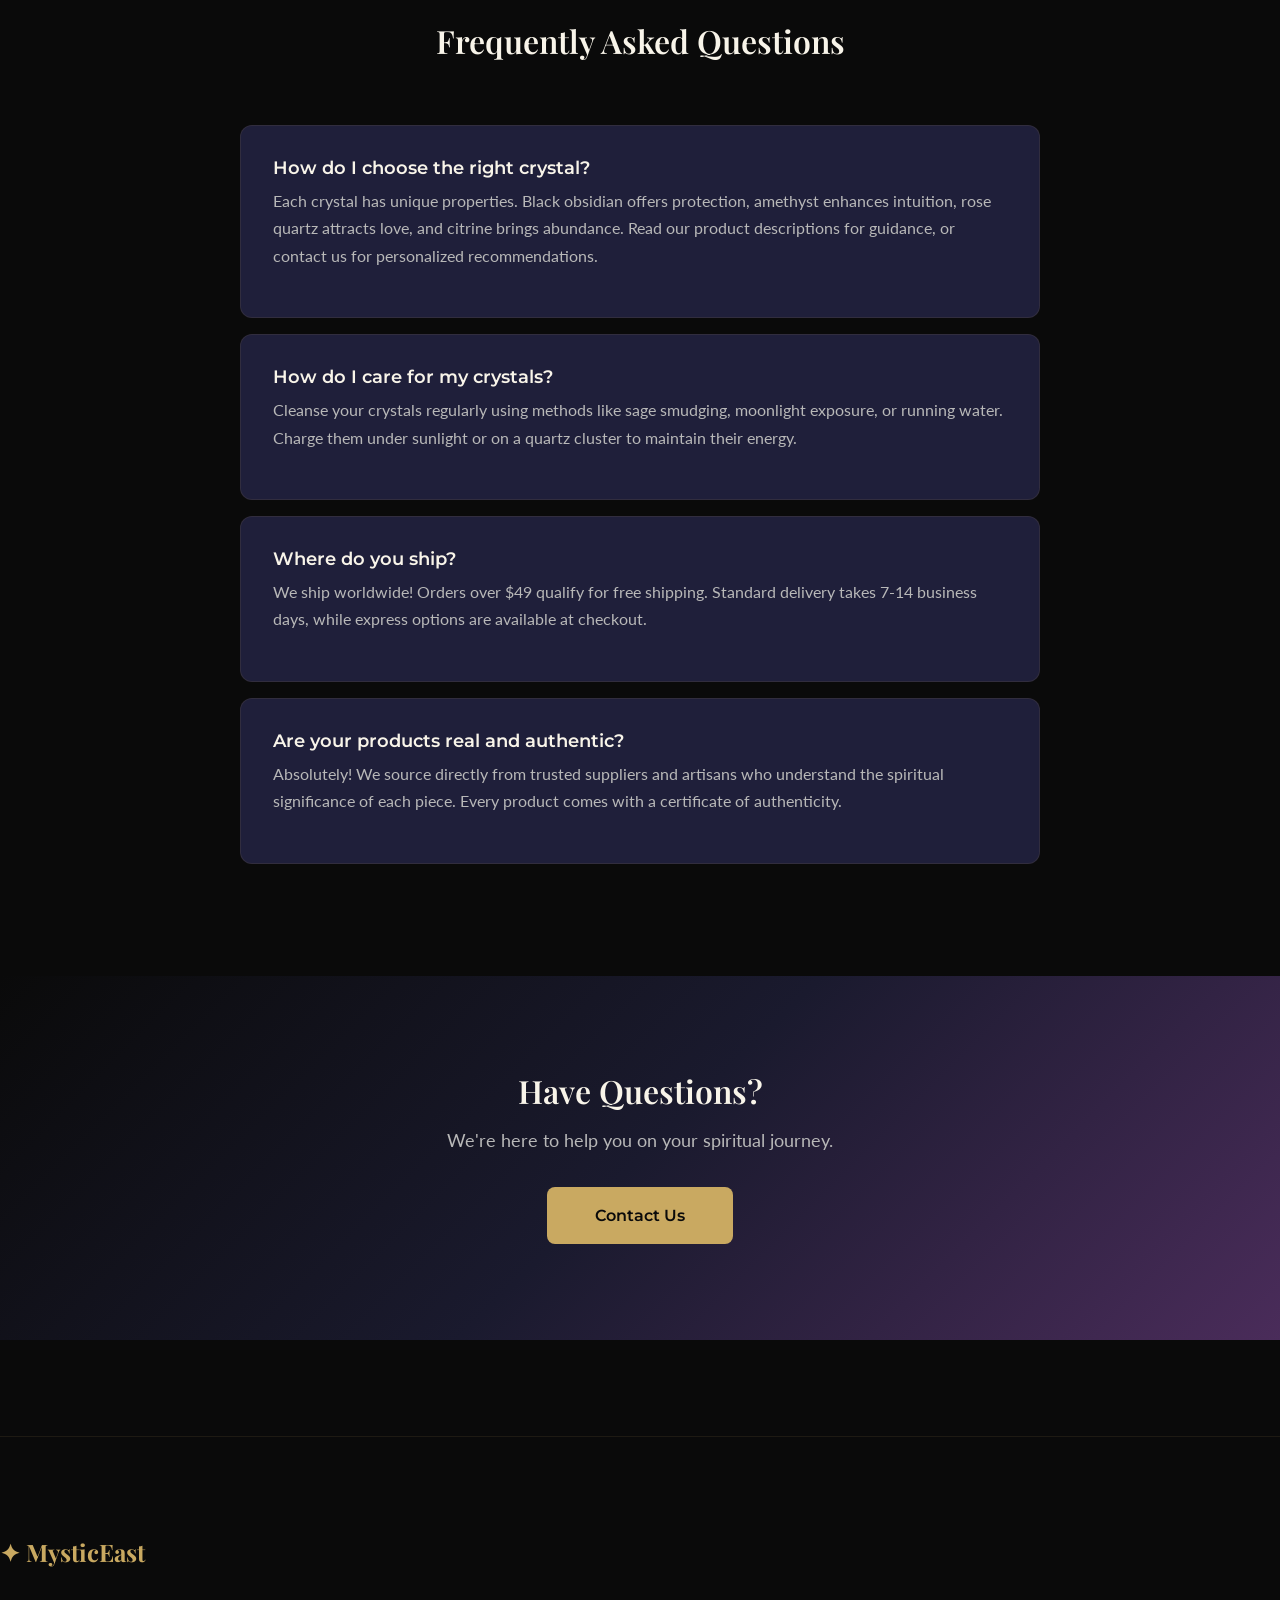
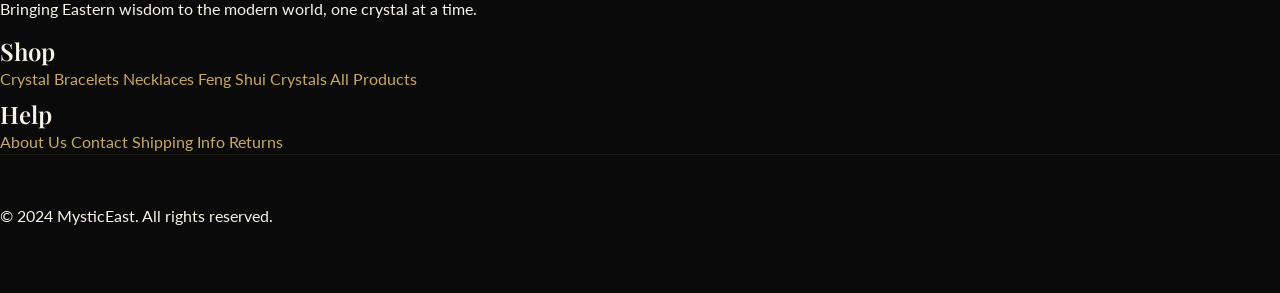
==== commit 5bf4348a: "Add admin panel with login authentication and fix product images" ====
--- a/about.html
+++ b/about.html
@@ -7,7 +7,12 @@
   <meta name="description" content="Learn about MysticEast's mission to bring authentic Eastern spiritual traditions to the modern world. Crystal bracelets, feng shui, Taoist talismans & more.">
   <meta name="keywords" content="about MysticEast, Eastern spirituality, crystal healing, feng shui, Taoist traditions, spiritual jewelry">
   <meta name="robots" content="index, follow">
-  <link rel="canonical" href="https://heroinyan-stack.github.io/mysticeast/about.html">
+  <link rel="canonical" href="https://mysticeast.shop/about.html">
+  <script>
+    if (window.location.hostname === 'www.mysticeast.shop') {
+      window.location.replace('https://mysticeast.shop' + window.location.pathname + window.location.search);
+    }
+  </script>
   
   <meta property="og:title" content="About MysticEast | Eastern Spiritual Products">
   <meta property="og:description" content="Bringing authentic Eastern spiritual traditions to the modern world.">
@@ -34,7 +39,7 @@
         <a href="index.html" class="nav-link">Home</a>
         <a href="category.html?cat=Bracelet" class="nav-link">Bracelets</a>
         <a href="category.html?cat=FengShui" class="nav-link">Feng Shui</a>
-        <a href="category.html?cat=Talisman" class="nav-link">Talismans</a>
+        <a href="category.html?category=Crystal" class="nav-link">Crystals</a>
         <a href="category.html" class="nav-link">All Products</a>
       </nav>
       <div class="header-actions">
@@ -52,7 +57,7 @@
     <a href="index.html" class="mobile-nav-link">Home</a>
     <a href="category.html?cat=Bracelet" class="mobile-nav-link">Bracelets</a>
     <a href="category.html?cat=FengShui" class="mobile-nav-link">Feng Shui</a>
-    <a href="category.html?cat=Talisman" class="mobile-nav-link">Talismans</a>
+    <a href="category.html?category=Crystal" class="mobile-nav-link">Crystals</a>
     <a href="category.html" class="mobile-nav-link">All Products</a>
   </div>
 
@@ -204,7 +209,7 @@
           <a href="category.html?cat=Bracelet">Crystal Bracelets</a>
           <a href="category.html?cat=Necklace">Necklaces</a>
           <a href="category.html?cat=FengShui">Feng Shui</a>
-          <a href="category.html?cat=Talisman">Talismans</a>
+          <a href="category.html?category=Crystal">Crystals</a>
           <a href="category.html">All Products</a>
         </div>
         <div class="footer-col">
@@ -238,7 +243,7 @@
   </div>
   <div class="cart-overlay" id="cartOverlay" onclick="toggleCart()"></div>
 
-  <script src="js/products-v2.js"></script>
+  <script src="js/products.js"></script>
   <script src="js/reviews.js"></script>
   <script src="js/cart.js"></script>
   <script src="js/main.js"></script>
--- a/css/styles.css
+++ b/css/styles.css
@@ -2480,6 +2480,14 @@
 
 #paypal-button-container {
   min-height: 48px;
+  position: relative;
+  z-index: 10;
+  clear: both;
+}
+
+#paypal-button-container iframe {
+  position: relative !important;
+  z-index: 10 !important;
 }
 
 .creem-checkout-info {
@@ -3254,4 +3262,361 @@
 
 .review-verified::before {
   content: '✓';
+}
+
+/* ===== Checkout Page ===== */
+
+.checkout-main {
+  padding: var(--spacing-4xl) var(--spacing-lg);
+  min-height: calc(100vh - var(--header-height) - var(--footer-height));
+}
+
+.checkout-title {
+  text-align: center;
+  font-size: var(--font-size-3xl);
+  font-family: var(--font-display);
+  color: var(--color-text-primary);
+  margin-bottom: var(--spacing-3xl);
+}
+
+.checkout-content {
+  display: grid;
+  grid-template-columns: 1fr 400px;
+  gap: var(--spacing-3xl);
+  max-width: var(--max-width);
+  margin: 0 auto;
+}
+
+.checkout-section-title {
+  font-size: var(--font-size-lg);
+  font-weight: 600;
+  color: var(--color-text-primary);
+  margin-bottom: var(--spacing-xl);
+  padding-bottom: var(--spacing-md);
+  border-bottom: 1px solid rgba(201, 169, 97, 0.1);
+}
+
+.checkout-form {
+  background: var(--color-bg-card);
+  padding: var(--spacing-2xl);
+  border-radius: var(--border-radius-md);
+  border: 1px solid rgba(201, 169, 97, 0.1);
+}
+
+.form-group {
+  margin-bottom: var(--spacing-lg);
+}
+
+.form-group label {
+  display: block;
+  font-size: var(--font-size-sm);
+  font-weight: 500;
+  color: var(--color-text-primary);
+  margin-bottom: var(--spacing-sm);
+}
+
+.form-group input,
+.form-group select {
+  width: 100%;
+  padding: var(--spacing-md);
+  background: var(--color-bg-primary);
+  border: 1px solid rgba(201, 169, 97, 0.2);
+  border-radius: var(--border-radius-sm);
+  color: var(--color-text-primary);
+  font-size: var(--font-size-base);
+  transition: border-color 0.3s ease;
+}
+
+.form-group input:focus,
+.form-group select:focus {
+  outline: none;
+  border-color: var(--color-accent-primary);
+}
+
+.form-row {
+  display: grid;
+  grid-template-columns: 1fr 1fr;
+  gap: var(--spacing-lg);
+}
+
+.payment-methods {
+  margin-bottom: var(--spacing-xl);
+}
+
+.payment-option {
+  display: flex;
+  align-items: center;
+  gap: var(--spacing-md);
+  padding: var(--spacing-md);
+  background: var(--color-bg-primary);
+  border: 2px solid rgba(201, 169, 97, 0.1);
+  border-radius: var(--border-radius-sm);
+  cursor: pointer;
+  transition: border-color 0.3s ease, background-color 0.3s ease;
+  margin-bottom: var(--spacing-sm);
+}
+
+.payment-option:hover {
+  border-color: rgba(201, 169, 97, 0.3);
+}
+
+.payment-option.active {
+  border-color: var(--color-accent-primary);
+  background: rgba(201, 169, 97, 0.05);
+}
+
+.paypal-option {
+  display: flex;
+  align-items: center;
+  gap: var(--spacing-md);
+  padding: var(--spacing-lg);
+  background: var(--color-bg-primary);
+  border: 2px solid rgba(201, 169, 97, 0.1);
+  border-radius: var(--border-radius-sm);
+  cursor: pointer;
+  transition: border-color 0.3s ease, background-color 0.3s ease;
+  margin-bottom: var(--spacing-lg);
+}
+
+.paypal-option:hover {
+  border-color: rgba(201, 169, 97, 0.3);
+}
+
+.paypal-option.active {
+  border-color: var(--color-accent-primary);
+  background: rgba(201, 169, 97, 0.05);
+}
+
+.paypal-brand {
+  font-size: var(--font-size-xl);
+  font-weight: 700;
+  font-family: var(--font-heading);
+}
+
+.paypal-blue {
+  color: #003087;
+}
+
+.paypal-gold {
+  color: #009cde;
+}
+
+.payment-icon {
+  width: 40px;
+  height: 25px;
+  display: flex;
+  align-items: center;
+  justify-content: center;
+  color: var(--color-accent-primary);
+}
+
+.checkout-btn {
+  width: 100%;
+  padding: var(--spacing-lg);
+  background: var(--color-accent-primary);
+  color: var(--color-bg-primary);
+  font-size: var(--font-size-lg);
+  font-weight: 600;
+  border: none;
+  border-radius: var(--border-radius-sm);
+  cursor: pointer;
+  transition: background-color 0.3s ease, transform 0.2s ease;
+  display: flex;
+  align-items: center;
+  justify-content: space-between;
+}
+
+.checkout-btn:hover:not(:disabled) {
+  background: #d4b573;
+  transform: translateY(-2px);
+}
+
+.checkout-btn:disabled {
+  opacity: 0.7;
+  cursor: not-allowed;
+}
+
+.checkout-total {
+  font-weight: 700;
+}
+
+.checkout-note {
+  text-align: center;
+  font-size: var(--font-size-xs);
+  color: var(--color-text-muted);
+  margin-top: var(--spacing-md);
+}
+
+.checkout-summary {
+  background: var(--color-bg-card);
+  padding: var(--spacing-2xl);
+  border-radius: var(--border-radius-md);
+  border: 1px solid rgba(201, 169, 97, 0.1);
+  position: sticky;
+  top: var(--header-height);
+}
+
+.cart-summary {
+  margin-top: var(--spacing-xl);
+  padding-top: var(--spacing-xl);
+  border-top: 1px solid rgba(201, 169, 97, 0.1);
+}
+
+.summary-row {
+  display: flex;
+  justify-content: space-between;
+  align-items: center;
+  margin-bottom: var(--spacing-md);
+  font-size: var(--font-size-sm);
+}
+
+.summary-row span:first-child {
+  color: var(--color-text-secondary);
+}
+
+.summary-row span:last-child {
+  color: var(--color-text-primary);
+}
+
+.summary-row.discount-row span:last-child {
+  color: var(--color-success);
+}
+
+.summary-row.total-row {
+  padding-top: var(--spacing-md);
+  border-top: 1px solid rgba(201, 169, 97, 0.1);
+  font-size: var(--font-size-lg);
+  font-weight: 600;
+}
+
+.summary-row.total-row span:last-child {
+  color: var(--color-accent-primary);
+  font-size: var(--font-size-xl);
+}
+
+/* ===== Success Page ===== */
+
+.success-main {
+  padding: var(--spacing-4xl) var(--spacing-lg);
+  min-height: calc(100vh - var(--header-height) - var(--footer-height));
+  display: flex;
+  align-items: center;
+  justify-content: center;
+}
+
+.success-content {
+  text-align: center;
+  max-width: 600px;
+}
+
+.success-icon {
+  width: 120px;
+  height: 120px;
+  border-radius: 50%;
+  background: rgba(247, 202, 201, 0.1);
+  color: var(--color-success);
+  font-size: 60px;
+  display: flex;
+  align-items: center;
+  justify-content: center;
+  margin: 0 auto var(--spacing-2xl);
+  animation: fadeInScale 0.5s ease;
+}
+
+@keyframes fadeInScale {
+  from {
+    opacity: 0;
+    transform: scale(0.5);
+  }
+  to {
+    opacity: 1;
+    transform: scale(1);
+  }
+}
+
+.success-title {
+  font-size: var(--font-size-4xl);
+  font-family: var(--font-display);
+  color: var(--color-text-primary);
+  margin-bottom: var(--spacing-md);
+}
+
+.success-message {
+  font-size: var(--font-size-lg);
+  color: var(--color-text-secondary);
+  margin-bottom: var(--spacing-3xl);
+}
+
+.success-info {
+  display: grid;
+  grid-template-columns: repeat(3, 1fr);
+  gap: var(--spacing-xl);
+  margin-bottom: var(--spacing-3xl);
+  padding: var(--spacing-2xl);
+  background: var(--color-bg-card);
+  border-radius: var(--border-radius-md);
+  border: 1px solid rgba(201, 169, 97, 0.1);
+}
+
+.info-item h3 {
+  font-size: var(--font-size-sm);
+  font-weight: 600;
+  color: var(--color-text-muted);
+  margin-bottom: var(--spacing-sm);
+}
+
+.info-item p {
+  font-size: var(--font-size-base);
+  color: var(--color-text-primary);
+}
+
+.success-actions {
+  display: flex;
+  gap: var(--spacing-lg);
+  justify-content: center;
+  margin-bottom: var(--spacing-3xl);
+}
+
+.success-btn {
+  padding: var(--spacing-md) var(--spacing-2xl);
+  border: 1px solid rgba(201, 169, 97, 0.3);
+  border-radius: var(--border-radius-sm);
+  background: transparent;
+  color: var(--color-text-primary);
+  font-size: var(--font-size-base);
+  font-weight: 500;
+  cursor: pointer;
+  transition: all 0.3s ease;
+}
+
+.success-btn:hover {
+  border-color: var(--color-accent-primary);
+  background: rgba(201, 169, 97, 0.1);
+}
+
+.success-btn.primary {
+  background: var(--color-accent-primary);
+  color: var(--color-bg-primary);
+  border-color: var(--color-accent-primary);
+}
+
+.success-btn.primary:hover {
+  background: #d4b573;
+  border-color: #d4b573;
+}
+
+.success-benefits {
+  display: flex;
+  justify-content: center;
+  gap: var(--spacing-2xl);
+  padding-top: var(--spacing-xl);
+  border-top: 1px solid rgba(201, 169, 97, 0.1);
+}
+
+.benefit-item {
+  display: flex;
+  align-items: center;
+  gap: var(--spacing-sm);
+  font-size: var(--font-size-sm);
+  color: var(--color-text-secondary);
 }
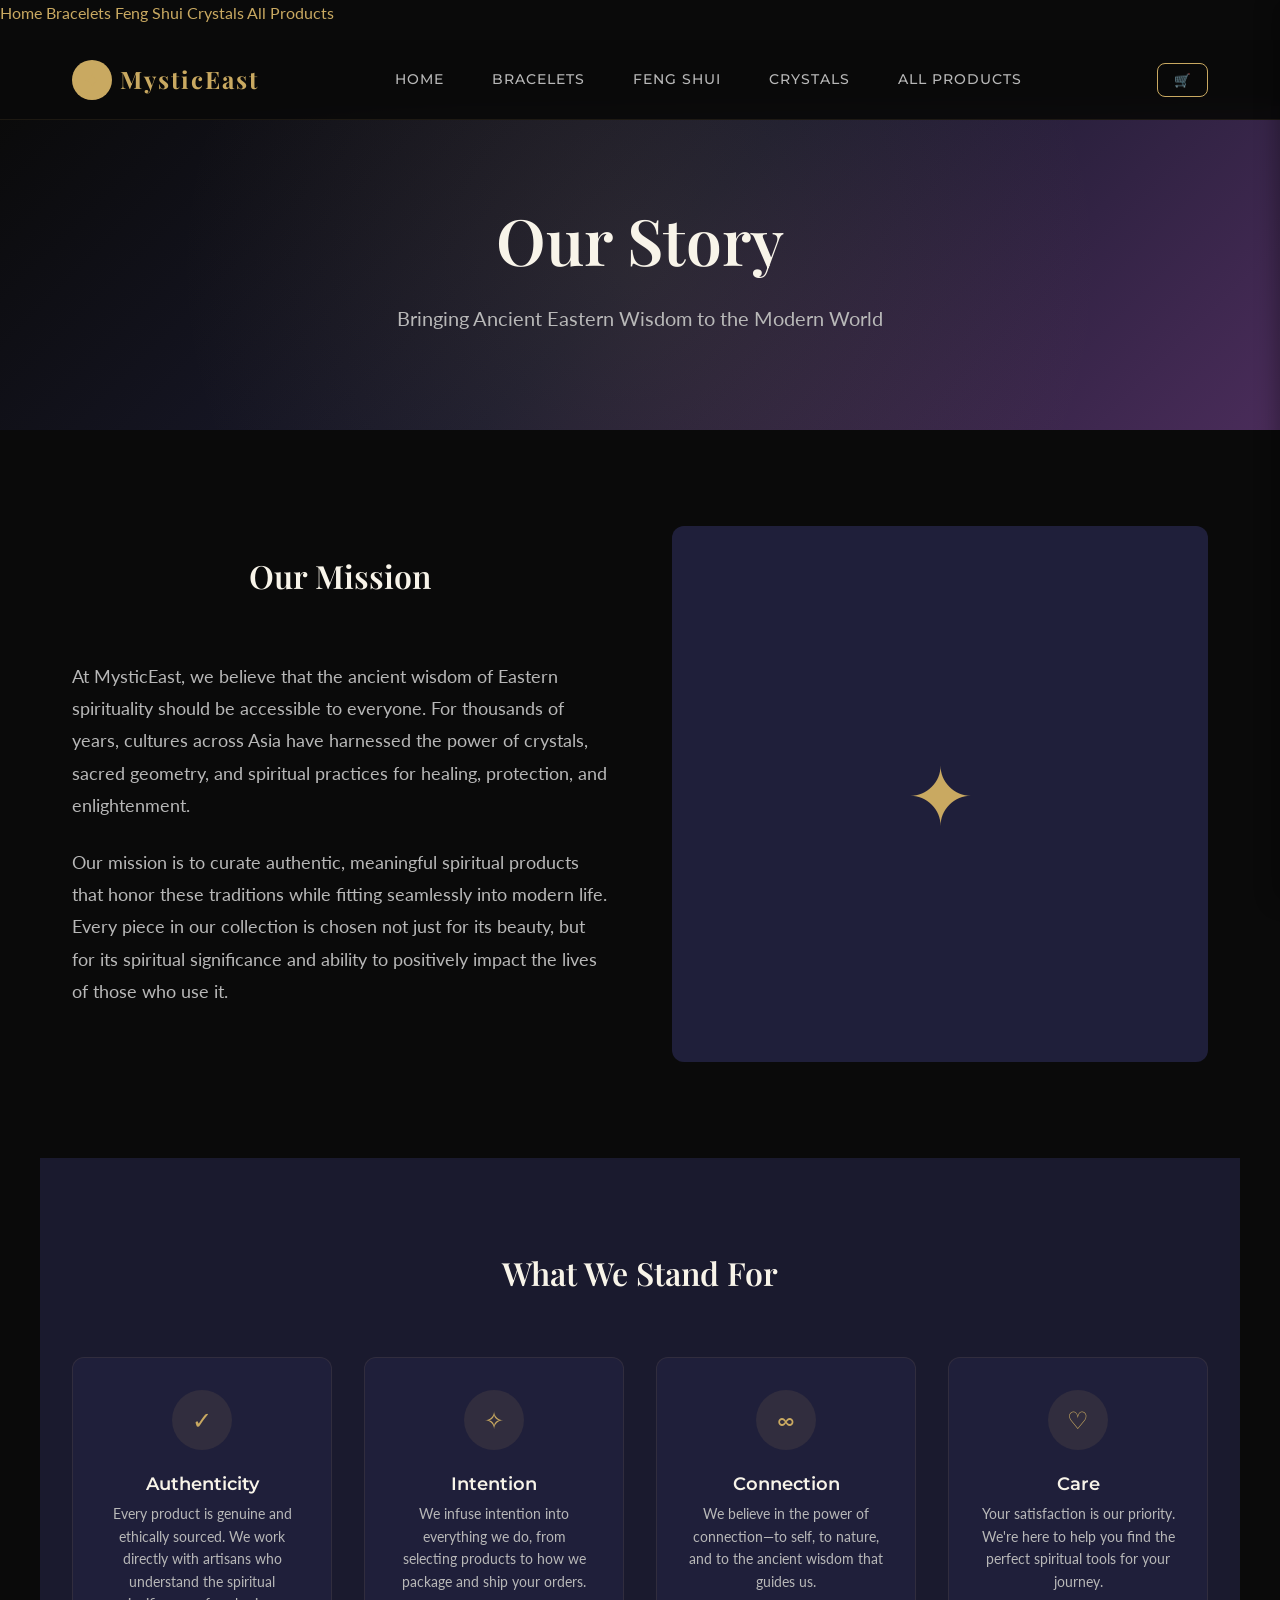
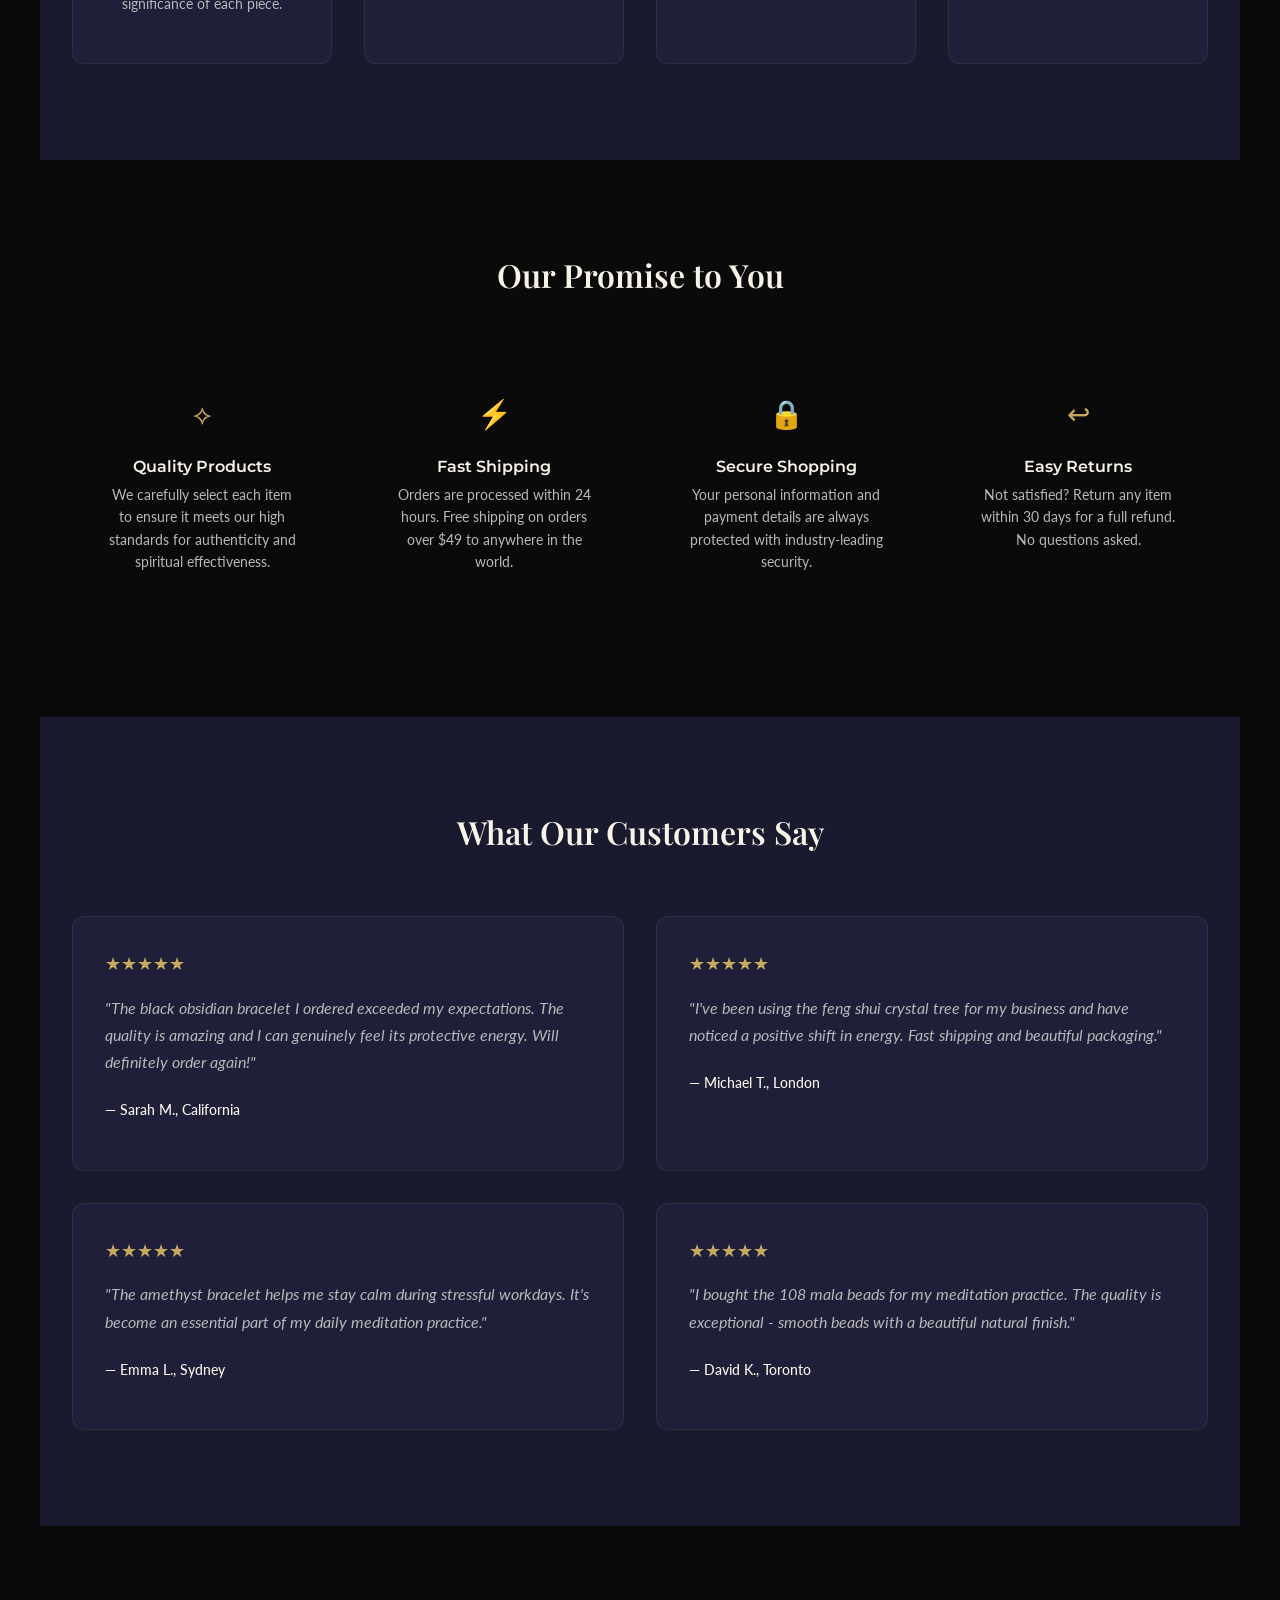
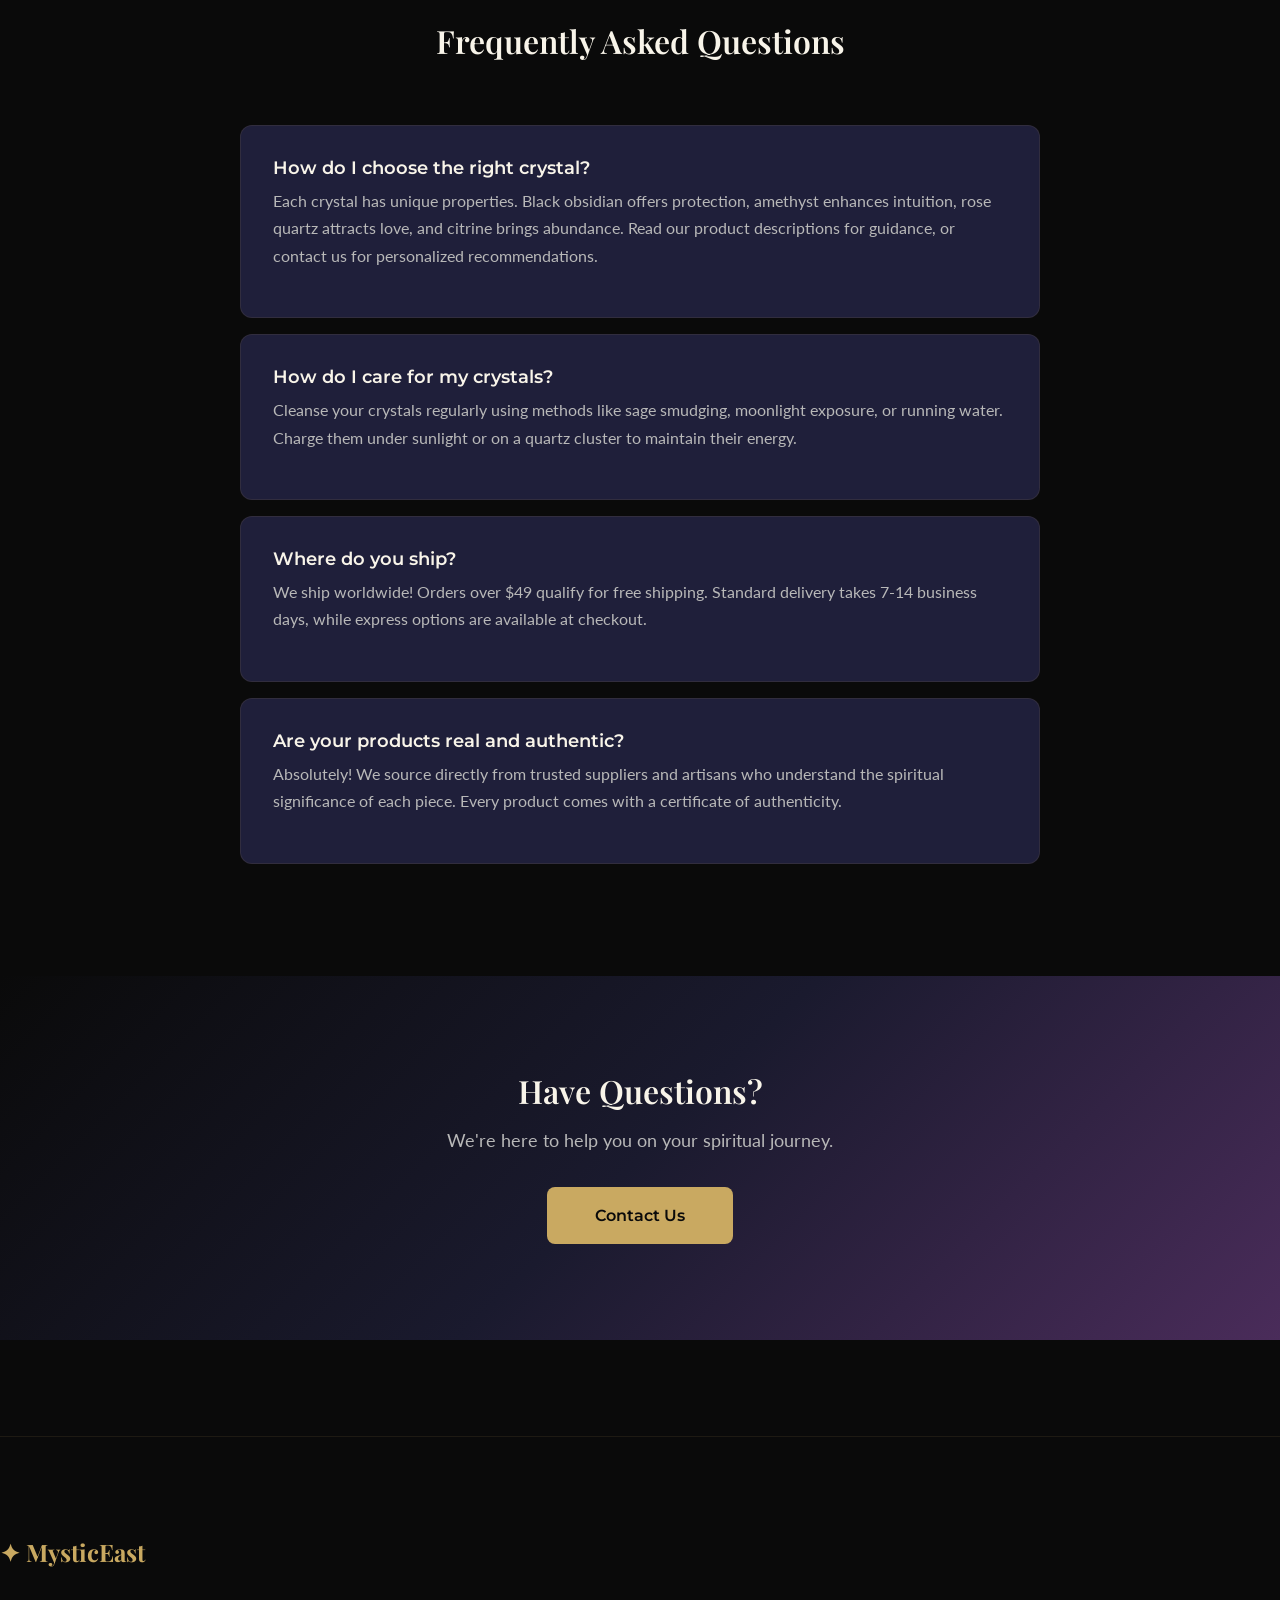
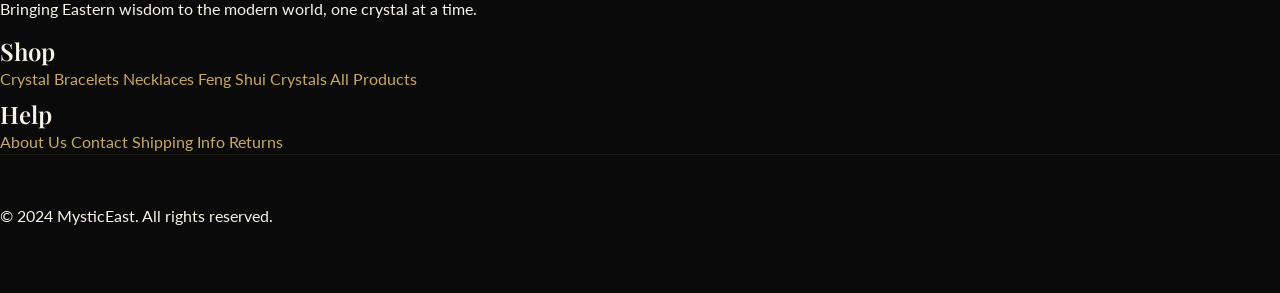
==== commit bf934fb3: "Fix new product images: use verified Pexels URLs + cache-bust JS - Replace non-loading image URLs fo" ====
--- a/about.html
+++ b/about.html
@@ -243,7 +243,7 @@
   </div>
   <div class="cart-overlay" id="cartOverlay" onclick="toggleCart()"></div>
 
-  <script src="js/products.js"></script>
+  <script src="js/products.js?v=202607091"></script>
   <script src="js/reviews.js"></script>
   <script src="js/cart.js"></script>
   <script src="js/main.js"></script>
--- a/css/styles.css
+++ b/css/styles.css
@@ -17,6 +17,7 @@
   --color-warning: #9CAF88;
   --color-error: #E74C3C;
   --color-overlay: rgba(10, 10, 10, 0.7);
+  --color-free-shipping: #2ECC71;
 
   /* Typography */
   --font-display: 'Playfair Display', Georgia, serif;
@@ -177,9 +178,54 @@
 }
 
 /* ===== Header ===== */
+.free-shipping-banner {
+  position: fixed;
+  top: 0;
+  left: 0;
+  right: 0;
+  height: 40px;
+  background: linear-gradient(90deg, #0A0A0A 0%, #1A1A2E 50%, #0A0A0A 100%);
+  display: flex;
+  align-items: center;
+  justify-content: center;
+  gap: var(--spacing-sm);
+  padding: 0 var(--spacing-xl);
+  z-index: 1001;
+  border-bottom: 1px solid rgba(46, 204, 113, 0.3);
+}
+
+.free-shipping-banner span {
+  color: var(--color-text-secondary);
+  font-size: var(--font-size-sm);
+  font-family: var(--font-body);
+}
+
+.free-shipping-banner strong {
+  color: var(--color-free-shipping);
+  font-weight: 600;
+}
+
+.free-shipping-icon {
+  color: var(--color-accent-primary);
+  font-size: var(--font-size-base);
+}
+
+.free-shipping-close {
+  position: absolute;
+  right: var(--spacing-xl);
+  cursor: pointer;
+  color: var(--color-text-muted);
+  font-size: var(--font-size-lg);
+  transition: color 0.3s ease;
+}
+
+.free-shipping-close:hover {
+  color: var(--color-text-primary);
+}
+
 .header {
   position: fixed;
-  top: 0;
+  top: 40px;
   left: 0;
   right: 0;
   height: var(--header-height);
@@ -1748,12 +1794,17 @@
   color: var(--color-text-primary);
   cursor: pointer;
   transition: all var(--transition-fast);
+  position: relative;
+  z-index: 10;
+  pointer-events: auto;
 }
 
 .variant-option:hover,
+.variant-option.active,
 .variant-option.selected {
   border-color: var(--color-accent-primary);
   background: rgba(201, 169, 97, 0.1);
+  color: var(--color-accent-primary);
 }
 
 .product-quantity {
